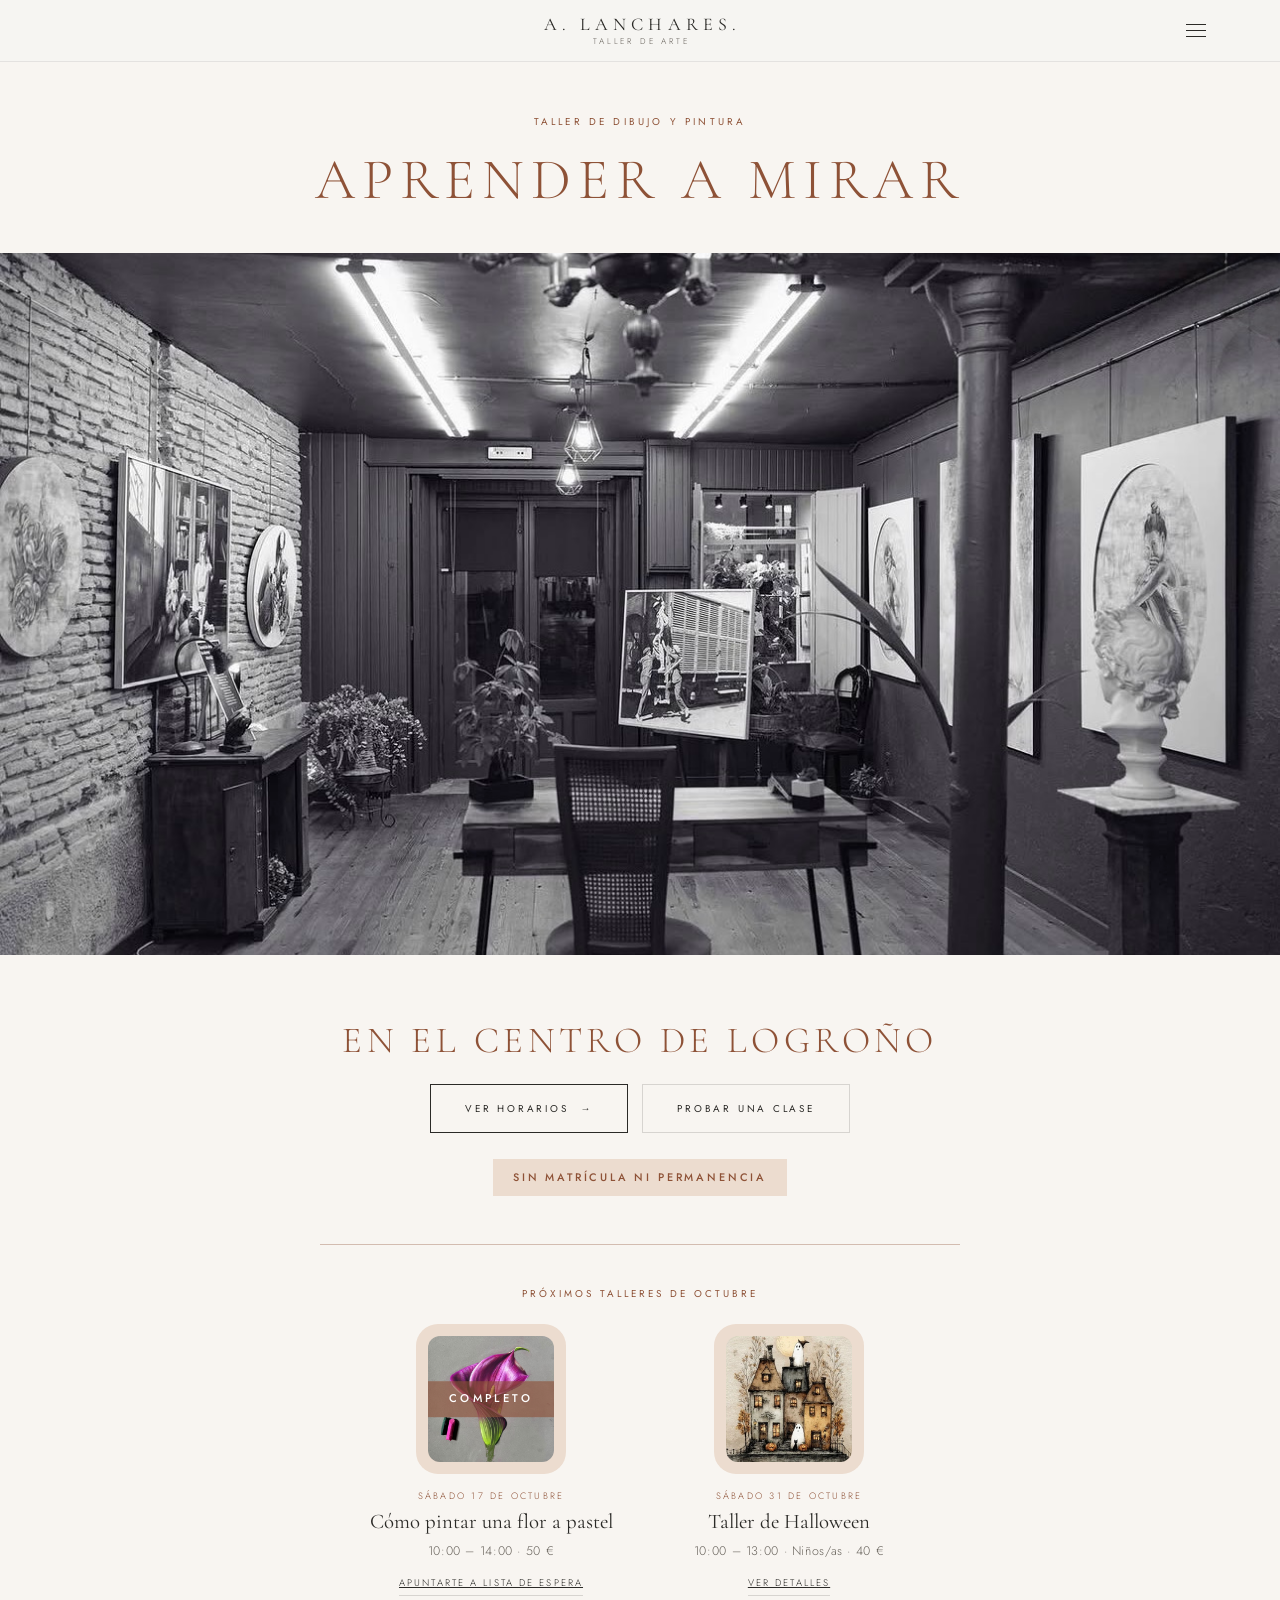
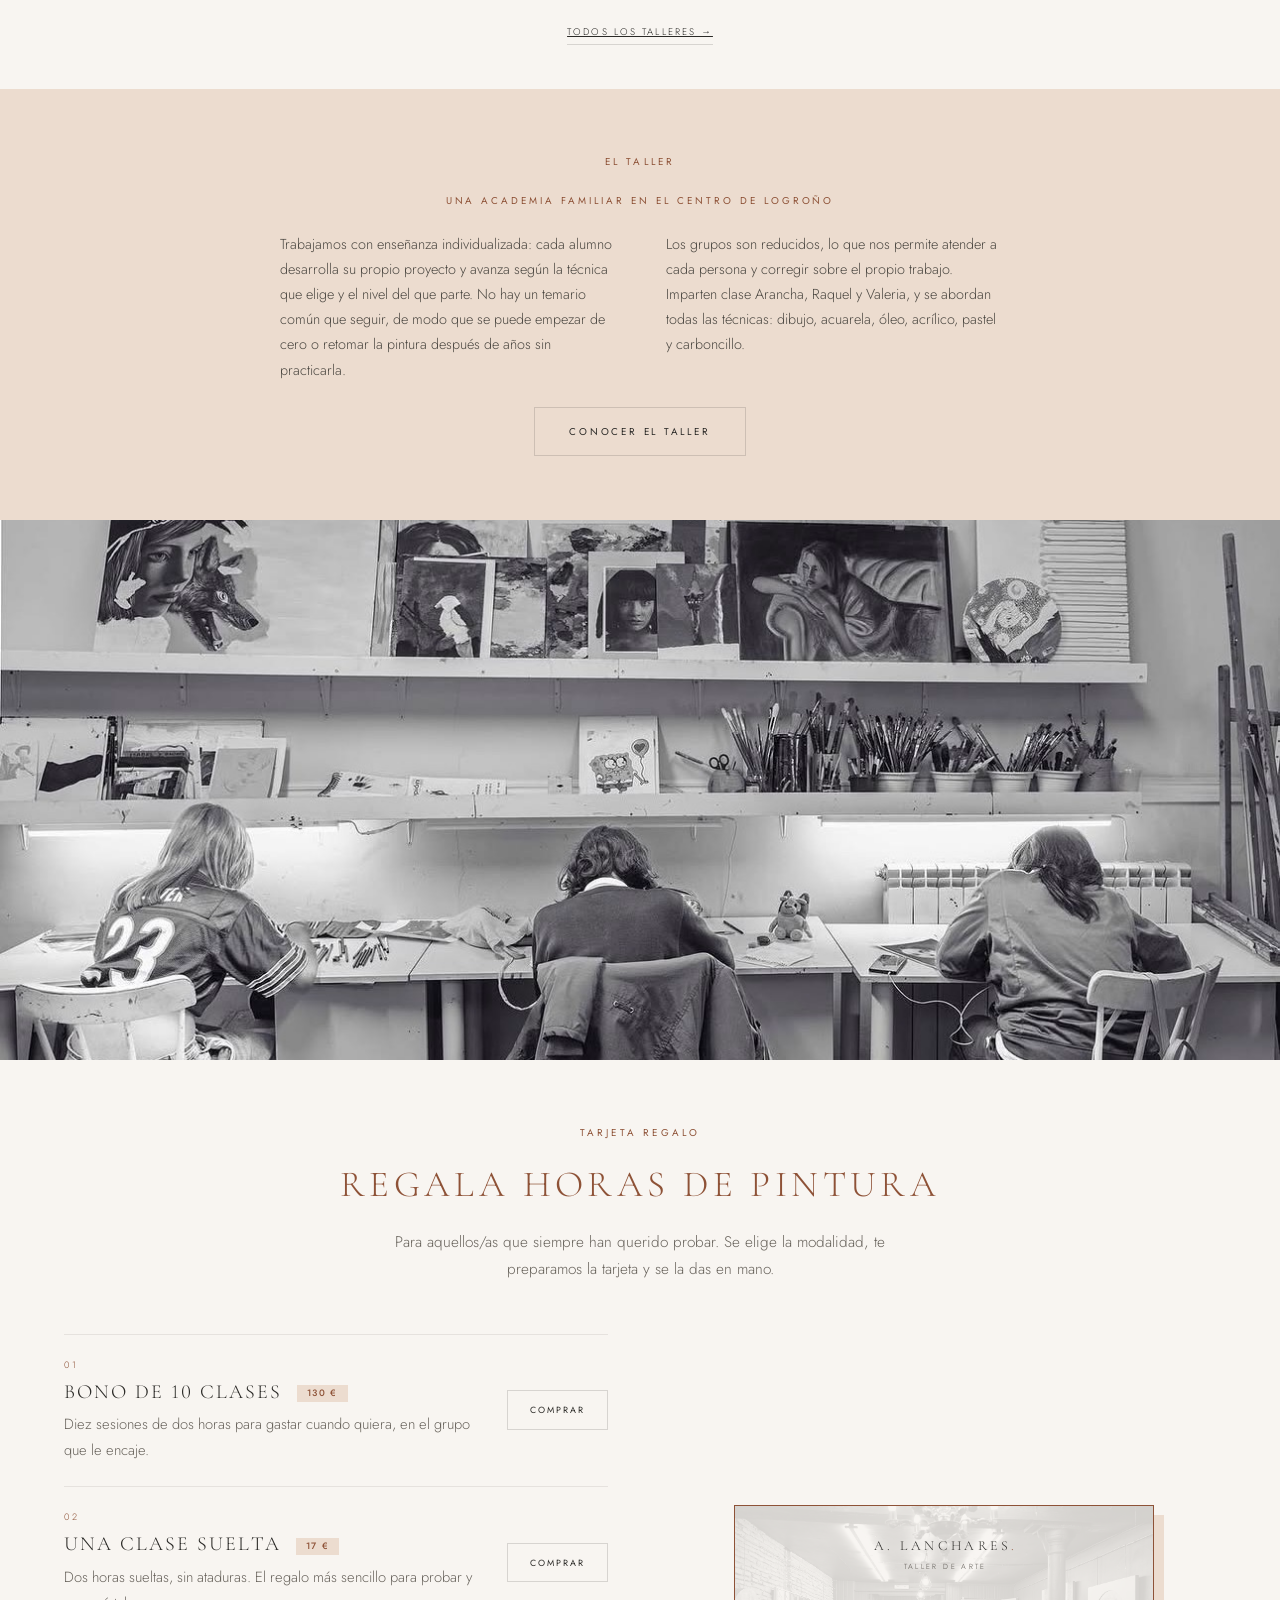
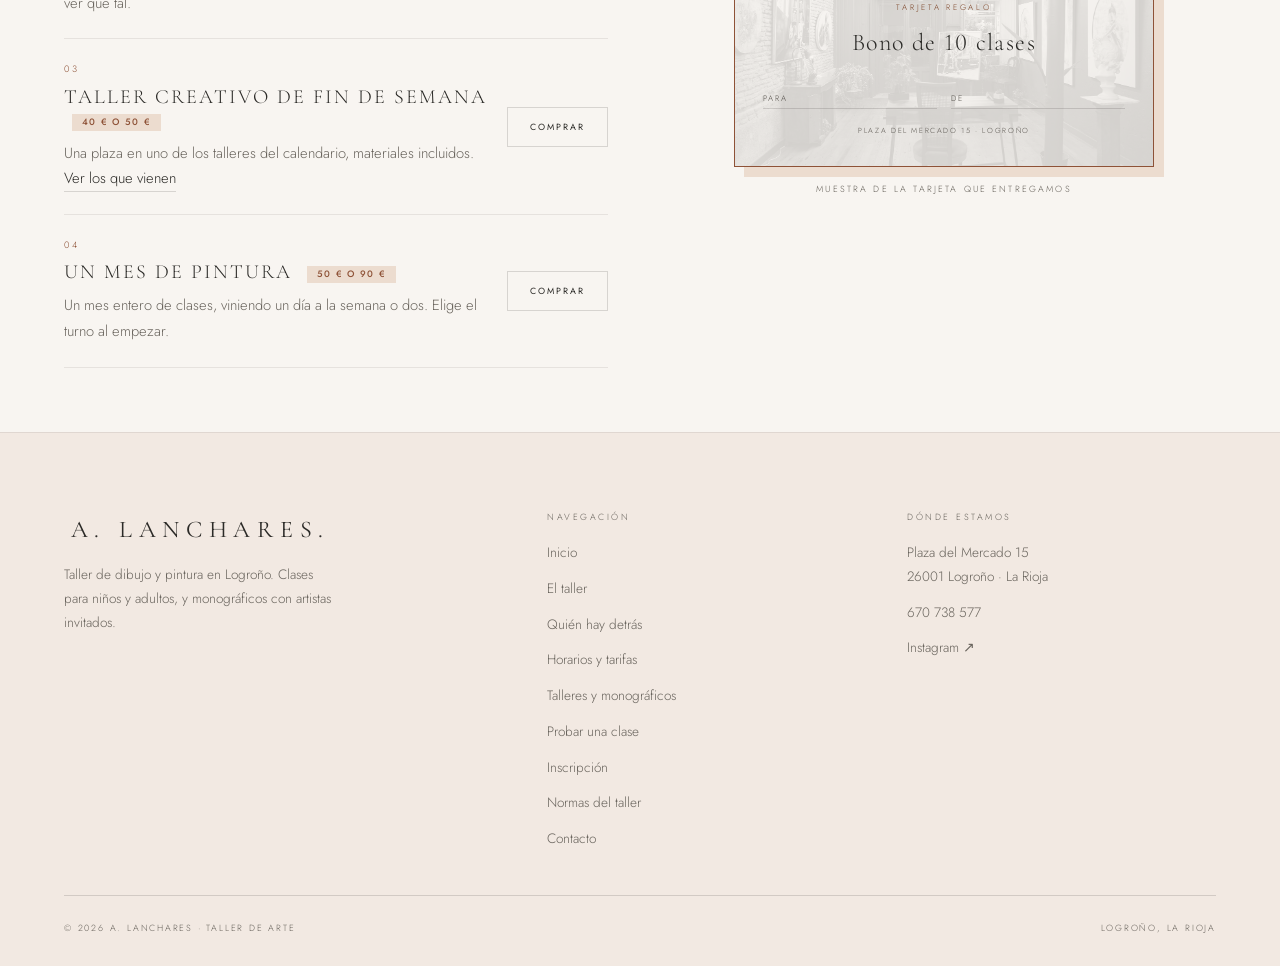
==== index.html @ 9c959d5a "Inscripción: teléfono y email opcionales y títulos de preguntas más legibles Co-Authored-By: Claude " ====
<!doctype html>
<html lang="es">
<head>
<meta charset="utf-8" />
<meta name="viewport" content="width=device-width, initial-scale=1" />
<title>A. Lanchares · Taller de Arte en Logroño | Clases de dibujo y pintura</title>
<meta name="description" content="Taller de dibujo y pintura en el centro de Logroño. Clases para niños y adultos en grupos reducidos, y monográficos con artistas invitados." />
<link rel="canonical" href="https://tallerlanchares.es/index.html" />
<meta name="theme-color" content="#f8f5f1" />

<meta property="og:type" content="website" />
<meta property="og:site_name" content="A. Lanchares · Taller de Arte" />
<meta property="og:locale" content="es_ES" />
<meta property="og:title" content="A. Lanchares · Taller de Arte en Logroño | Clases de dibujo y pintura" />
<meta property="og:description" content="Taller de dibujo y pintura en el centro de Logroño. Clases para niños y adultos en grupos reducidos, y monográficos con artistas invitados." />
<meta property="og:url" content="https://tallerlanchares.es/index.html" />
<meta property="og:image" content="https://tallerlanchares.es/assets/images/port.jpg" />
<meta name="twitter:card" content="summary_large_image" />

<link rel="icon" href="assets/favicon.svg" type="image/svg+xml" />
<link rel="apple-touch-icon" href="assets/favicon.svg" />

<link rel="preconnect" href="https://fonts.googleapis.com" />
<link rel="preconnect" href="https://fonts.gstatic.com" crossorigin />
<link rel="stylesheet" href="https://fonts.googleapis.com/css2?family=Cormorant+Garamond:ital,wght@0,300;0,400;0,500;1,300;1,400&family=Jost:wght@300;400;500&display=swap" />
<link rel="stylesheet" href="assets/styles.css?v=70" />
<script src="assets/site.js?v=70" defer></script>
</head>
<body>

<a class="skip-link" href="#main">Saltar al contenido</a>

<header class="site-header">
  <a class="brand" href="index.html">
    <span class="brand__mark">A.&nbsp;Lanchares<em>.</em></span>
    <span class="brand__sub">Taller de arte</span>
  </a>

  <button class="nav-toggle" type="button" data-nav-toggle aria-expanded="false" aria-controls="menu-principal">
    <span></span><span></span><span></span>
    <span class="sr-only">Abrir menú</span>
  </button>
</header>


<div class="drawer" id="menu-principal" data-drawer>
  <nav class="drawer__list" aria-label="Principal">
    <a class="drawer__link" href="el-taller.html">El taller</a>
    <a class="drawer__link" href="quien-hay-detras.html">Quién hay detrás</a>
    <a class="drawer__link" href="clases.html">Horarios y tarifas</a>
    <a class="drawer__link" href="talleres.html">Talleres y monográficos</a>
    <a class="drawer__link" href="normas.html">Normas del taller</a>
    <a class="drawer__link" href="contacto.html">Contacto</a>
  </nav>
  <div class="drawer__foot">
    <a href="tel:+34670738577">670 738 577</a>
    <a href="https://www.instagram.com/taller_lanchares/" target="_blank" rel="noreferrer">@taller_lanchares ↗</a>
    <span data-pendiente>Plaza del Mercado 15 · 26001 Logroño</span>
  </div>
</div>

<main id="main">

<section class="hero">
  <div class="wrap hero__head">
    <p class="eyebrow">Taller de dibujo y pintura</p>
    <h1 class="display h1 hero__title">Aprender a mirar</h1>
  </div>

  <figure class="hero__figure">
    <img src="assets/images/port.jpg"
         alt="Sala principal del taller: pared de ladrillo, obra colgada y un caballete junto a la mesa de trabajo"
         width="1290" height="847" fetchpriority="high" />
  </figure>

  <div class="wrap hero__foot">
    <p class="display h2">En el centro de Logro&#241;o</p>
    <div class="btn-row">
      <a class="btn" href="clases.html">Ver horarios <span class="btn__arrow">&#8594;</span></a>
      <a class="btn btn--ghost" href="probar-clase.html">Probar una clase</a>
    </div>
    <p class="hero__nota">Sin matr&#237;cula ni permanencia</p>

    <div class="proximos">
      <p class="eyebrow eyebrow--tight">Pr&#243;ximos talleres de octubre</p>
      <div class="proximos__lista">
        <article class="taller">
          <a class="taller__enlace" href="taller-flor-pastel.html" aria-label="Ver m&#225;s sobre C&#243;mo pintar una flor a pastel">
            <span class="taller__marco">
              <img src="assets/images/taller-flor-pastel.jpg" alt="Dibujo al pastel de una cala morada con dos barras de pastel" width="420" height="420" loading="lazy" />
              <span class="taller__sello">Completo</span>
            </span>
          </a>
          <p class="taller__fecha">S&#225;bado 17 de octubre</p>
          <h3 class="taller__titulo"><a href="taller-flor-pastel.html">C&#243;mo pintar una flor a pastel</a></h3>
          <p class="taller__meta">10:00 &#8211; 14:00 &#183; 50&nbsp;&#8364;</p>
          <a class="taller__mas" href="https://wa.me/34660671394?text=%C2%A1Hola%21%20El%20taller%20de%20c%C3%B3mo%20pintar%20una%20flor%20a%20pastel%20del%20s%C3%A1bado%2017%20de%20octubre%20est%C3%A1%20completo.%20Quiero%20apuntarme%20a%20la%20lista%20de%20espera." target="_blank" rel="noreferrer">Apuntarte a lista de espera</a>
        </article>

        <article class="taller">
          <a class="taller__enlace" href="taller-halloween.html" aria-label="Ver m&#225;s sobre Taller de Halloween">
            <span class="taller__marco">
              <img src="assets/images/taller-halloween.jpg" alt="Acuarela y tinta de tres casas con fantasmas y calabazas en una noche de Halloween" width="420" height="420" loading="lazy" />
            </span>
          </a>
          <p class="taller__fecha">S&#225;bado 31 de octubre</p>
          <h3 class="taller__titulo"><a href="taller-halloween.html">Taller de Halloween</a></h3>
          <p class="taller__meta">10:00 &#8211; 13:00 &#183; Ni&#241;os/as &#183; 40&nbsp;&#8364;</p>
          <a class="taller__mas" href="taller-halloween.html">Ver detalles</a>
        </article>
      </div>
      <a class="taller__mas" href="talleres.html">Todos los talleres &#8594;</a>
    </div>
  </div>
</section>

<section class="wrap section section--tight section--terracota">
  <div class="centered">
    <p class="eyebrow">El taller</p>
    <p class="eyebrow eyebrow--tight">Una academia familiar en el centro de Logro&#241;o</p>

    <div class="dos-columnas">
      <p>
        Trabajamos con ense&#241;anza individualizada: cada alumno desarrolla su propio proyecto
        y avanza seg&#250;n la t&#233;cnica que elige y el nivel del que parte. No hay un temario
        com&#250;n que seguir, de modo que se puede empezar de cero o retomar la pintura despu&#233;s
        de a&#241;os sin practicarla.
      </p>
      <p>
        Los grupos son reducidos, lo que nos permite atender a cada persona y corregir sobre
        el propio trabajo. Imparten clase Arancha, Raquel y Valeria, y se abordan todas las
        t&#233;cnicas: dibujo, acuarela, &#243;leo, acr&#237;lico, pastel y carboncillo.
      </p>
    </div>

    <a class="btn btn--ghost" href="el-taller.html">Conocer el taller</a>
  </div>
</section>

<div class="band" data-reveal>
  <img src="assets/images/IMG_5136.jpg"
       alt="Tres alumnas dibujando de espaldas en la mesa larga del taller, con pinceles y trabajos en las baldas"
       width="1290" height="837" loading="lazy" />
</div>

<section class="wrap section section--tight" id="tarjeta-regalo">
  <div class="centered" style="margin-bottom:clamp(32px,4vw,52px)">
    <p class="eyebrow">Tarjeta regalo</p>
    <h2 class="display h2">Regala horas de pintura</h2>
    <p class="lead">
      Para aquellos/as que siempre han querido probar. Se elige la modalidad, te
      preparamos la tarjeta y se la das en mano.
    </p>
  </div>

  <div class="regalo">
    <ul class="regalo__opciones" data-reveal>
      <li class="regalo__opcion">
        <div class="regalo__texto">
          <span class="regalo__num">01</span>
          <h3 class="display h3">Bono de 10 clases <span class="regalo__precio">130 €</span></h3>
          <p>Diez sesiones de dos horas para gastar cuando quiera, en el grupo que le encaje.</p>
        </div>
        <a class="btn btn--ghost regalo__btn" href="https://wa.me/34660671394?text=%C2%A1Hola%21%20Quiero%20comprar%20un%20bono%20de%2010%20clases." target="_blank" rel="noreferrer">Comprar</a>
      </li>
      <li class="regalo__opcion">
        <div class="regalo__texto">
          <span class="regalo__num">02</span>
          <h3 class="display h3">Una clase suelta <span class="regalo__precio">17 €</span></h3>
          <p>Dos horas sueltas, sin ataduras. El regalo m&#225;s sencillo para probar y ver qu&#233; tal.</p>
        </div>
        <a class="btn btn--ghost regalo__btn" href="https://wa.me/34660671394?text=%C2%A1Hola%21%20Quiero%20comprar%20una%20tarjeta%20regalo%20de%20una%20clase%20suelta." target="_blank" rel="noreferrer">Comprar</a>
      </li>
      <li class="regalo__opcion">
        <div class="regalo__texto">
          <span class="regalo__num">03</span>
          <h3 class="display h3">Taller creativo de fin de semana <span class="regalo__precio">40 € o 50 €</span></h3>
          <p>Una plaza en uno de los talleres del calendario, materiales incluidos.
          <a class="text-link" href="talleres.html">Ver los que vienen</a></p>
        </div>
        <a class="btn btn--ghost regalo__btn" href="https://wa.me/34660671394?text=%C2%A1Hola%21%20Quiero%20comprar%20una%20tarjeta%20regalo%20de%20un%20taller%20de%20fin%20de%20semana." target="_blank" rel="noreferrer">Comprar</a>
      </li>
      <li class="regalo__opcion">
        <div class="regalo__texto">
          <span class="regalo__num">04</span>
          <h3 class="display h3">Un mes de pintura <span class="regalo__precio">50 &#8364; o 90 &#8364;</span></h3>
          <p>Un mes entero de clases, viniendo un d&#237;a a la semana o dos. Elige el turno al empezar.</p>
        </div>
        <a class="btn btn--ghost regalo__btn" href="https://wa.me/34660671394?text=%C2%A1Hola%21%20Quiero%20comprar%20una%20tarjeta%20regalo%20de%20un%20mes%20de%20pintura." target="_blank" rel="noreferrer">Comprar</a>
      </li>
    </ul>

    <figure class="tarjeta" data-reveal>
      <div class="tarjeta__marco">
      <div class="tarjeta__cara">
        <img class="tarjeta__fondo" src="assets/images/port.jpg" alt=""
             width="1290" height="847" loading="lazy" aria-hidden="true" />
        <div class="tarjeta__marca">
          <span class="tarjeta__nombre">A.&nbsp;Lanchares<em>.</em></span>
          <span class="tarjeta__sub">Taller de arte</span>
        </div>

        <div class="tarjeta__cuerpo">
          <p class="tarjeta__etiqueta">Tarjeta regalo</p>
          <p class="tarjeta__concepto">Bono de 10 clases</p>
        </div>

        <div class="tarjeta__lineas">
          <span class="tarjeta__linea">Para</span>
          <span class="tarjeta__linea">De</span>
        </div>

        <p class="tarjeta__pie" data-pendiente>Plaza del Mercado 15 &#183; Logro&#241;o</p>
      </div>
      </div>
      <figcaption>Muestra de la tarjeta que entregamos</figcaption>
    </figure>
  </div>

</section>


<script type="application/ld+json">
{
  "@context": "https://schema.org",
  "@type": "ArtSchool",
  "@id": "https://tallerlanchares.es/#taller",
  "name": "A. Lanchares \u00b7 Taller de Arte",
  "description": "Taller de dibujo y pintura en Logro\u00f1o. Clases para ni\u00f1os y adultos y monogr\u00e1ficos con artistas invitados.",
  "url": "https://tallerlanchares.es/",
  "telephone": "+34670738577",
  "sameAs": ["https://www.instagram.com/taller_lanchares/"],
  "address": {
    "@type": "PostalAddress",
    "streetAddress": "Plaza del Mercado 15",
    "postalCode": "26001",
    "addressLocality": "Logro\u00f1o",
    "addressRegion": "La Rioja",
    "addressCountry": "ES"
  },
  "areaServed": "Logro\u00f1o"
}
</script>

</main>

<footer class="site-footer">
  <div class="footer__top">
    <div class="footer__col">
      <span class="brand__mark" style="font-size:1.5rem">A.&nbsp;Lanchares<em style="font-style:normal">.</em></span>
      <p style="color:var(--ink-soft);max-width:34ch">
        Taller de dibujo y pintura en Logroño. Clases para niños y adultos,
        y monográficos con artistas invitados.
      </p>
    </div>

    <div class="footer__col">
      <span class="footer__title">Navegación</span>
      <a href="index.html">Inicio</a>
      <a href="el-taller.html">El taller</a>
      <a href="quien-hay-detras.html">Quién hay detrás</a>
      <a href="clases.html">Horarios y tarifas</a>
      <a href="talleres.html">Talleres y monográficos</a>
      <a href="probar-clase.html">Probar una clase</a>
      <a href="inscripcion.html">Inscripción</a>
      <a href="normas.html">Normas del taller</a>
      <a href="contacto.html">Contacto</a>
    </div>

    <div class="footer__col">
      <span class="footer__title">Dónde estamos</span>
      <span style="color:var(--ink-soft)" data-pendiente>Plaza del Mercado 15<br />26001 Logroño · La Rioja</span>
      <a href="tel:+34670738577">670 738 577</a>
      <a href="https://www.instagram.com/taller_lanchares/" target="_blank" rel="noreferrer">Instagram ↗</a>
    </div>
  </div>

  <div class="footer__bottom">
    <span>© <span data-year>2026</span> A. Lanchares · Taller de Arte</span>
    <span>Logroño, La Rioja</span>
  </div>
</footer>

</body>
</html>
---- assets/styles.css ----
/* =========================================================
   A. Lanchares · Taller de Arte
   Estilo editorial minimalista: mucho blanco, serif de alto
   contraste en versales espaciadas y microtextos en mayúscula.
   Todo lo editable vive en :root.
   ========================================================= */

:root {
  /* Color — papel cálido con un terracota muy pálido de acento */
  --paper:      #f8f5f1;  /* fondo general */
  --paper-2:    #f2e9e2;  /* bandas y paneles, terracota lavado */
  --paper-3:    #e8dbd1;  /* bordes suaves */
  --ink:        #2b2a27;  /* texto principal */
  --ink-soft:   #69645d;  /* texto secundario; oscurecido para que llegue a 4.5:1 sobre --paper-2 */
  --terracota:  #8e5237;  /* acento en microtextos: oscuro para que se lea */
  --terracota-claro: #c08b6e; /* acento sobre fondos oscuros */
  --terracota-velo:  rgba(142, 82, 55, 0.07); /* relleno apenas perceptible */
  --terracota-banda: #ecdccf;  /* franjas grandes de fondo */
  --line:       rgba(43, 42, 39, 0.16);
  --line-soft:  rgba(43, 42, 39, 0.09);

  /* Tipografía */
  --display: "Cormorant Garamond", "Iowan Old Style", Georgia, serif;
  --body:    "Jost", "Avenir Next", Avenir, "Helvetica Neue", Arial, sans-serif;

  /* Medidas */
  --header-h: 62px;
  --pad:      clamp(20px, 5vw, 72px);
  --radius:   0px;                        /* nada redondeado: todo a escuadra */
}

*, *::before, *::after { box-sizing: border-box; }

html {
  /* Cormorant trae por defecto cifras de estilo antiguo, de altura
     desigual: "10" salía con el uno bajo y el cero alto. Con lining-nums
     todas van a la altura de las mayúsculas. */
  font-variant-numeric: lining-nums;
  font-feature-settings: "lnum" 1;
  scroll-behavior: smooth;
  scroll-padding-top: calc(var(--header-h) + 16px);
}

body {
  margin: 0;
  background: var(--paper);
  color: var(--ink);
  font-family: var(--body);
  font-size: 16px;
  font-weight: 300;
  line-height: 1.75;
  -webkit-font-smoothing: antialiased;
  text-rendering: optimizeLegibility;
}

body.is-locked { overflow: hidden; }

/* height:auto es imprescindible: si no, el atributo height="..." del HTML
   gana a aspect-ratio y las fotos salen con su altura original. */
img, svg { display: block; max-width: 100%; height: auto; }
button, input, textarea, select { font: inherit; color: inherit; }
button, a { -webkit-tap-highlight-color: transparent; }
a { color: inherit; }
h1, h2, h3, h4, p, figure, ul, ol { margin: 0; }
ul, ol { padding: 0; list-style: none; }

::selection { background: var(--ink); color: var(--paper); }

:focus-visible { outline: 1px solid var(--ink); outline-offset: 4px; }

.sr-only {
  position: absolute;
  width: 1px; height: 1px;
  padding: 0; margin: -1px;
  overflow: hidden;
  clip: rect(0 0 0 0);
  white-space: nowrap;
  border: 0;
}

.skip-link {
  position: fixed;
  z-index: 300;
  top: 10px; left: 10px;
  padding: 10px 18px;
  background: var(--ink);
  color: var(--paper);
  text-decoration: none;
  transform: translateY(-200%);
  transition: transform 160ms ease;
}
.skip-link:focus { transform: translateY(0); }

/* ---------------------------------------------------------
   Tipografía
   --------------------------------------------------------- */

.display {
  font-family: var(--display);
  font-weight: 300;
  text-transform: uppercase;
  letter-spacing: 0.12em;
  line-height: 1.18;
}

.h1, .h2 { color: var(--terracota); }
.h1 { font-size: clamp(1.9rem, 4.4vw, 3.4rem); }
.h2 { font-size: clamp(1.45rem, 2.9vw, 2.3rem); }
.h3 { font-size: clamp(1.05rem, 1.6vw, 1.25rem); letter-spacing: 0.1em; }

/* Microtexto: la pieza que da el carácter editorial */
.eyebrow {
  font-family: var(--body);
  font-size: 0.62rem;
  font-weight: 400;
  letter-spacing: 0.32em;
  text-transform: uppercase;
  color: var(--terracota);
}
.eyebrow--tight { letter-spacing: 0.3em; }

.lead {
  font-size: clamp(0.95rem, 1.2vw, 1.05rem);
  color: var(--ink-soft);
  max-width: 56ch;
}

.prose { max-width: 62ch; color: var(--ink-soft); font-size: 0.95rem; }
.prose p + p { margin-top: 1.2em; }
.prose strong { color: var(--ink); font-weight: 500; }

.text-link {
  color: var(--ink);
  text-decoration: none;
  border-bottom: 1px solid var(--line);
  padding-bottom: 2px;
  transition: border-color 200ms ease;
}
.text-link:hover { border-color: var(--terracota); color: var(--terracota); }

/* ---------------------------------------------------------
   Botones: rectángulo perfilado, sin relleno ni esquinas
   --------------------------------------------------------- */

.btn {
  display: inline-flex;
  align-items: center;
  justify-content: center;
  gap: 12px;
  padding: 15px 34px;
  border: 1px solid var(--ink);
  background: transparent;
  color: var(--ink);
  font-size: 0.62rem;
  font-weight: 400;
  letter-spacing: 0.28em;
  text-transform: uppercase;
  text-decoration: none;
  cursor: pointer;
  transition: background 240ms ease, color 240ms ease;
}
.btn:hover { background: var(--ink); color: var(--paper); }

.btn--ghost { border-color: var(--line); }
.btn--ghost:hover { background: transparent; color: var(--terracota); border-color: var(--terracota); }

.btn__arrow { transition: transform 240ms ease; }
.btn:hover .btn__arrow { transform: translateX(4px); }

.btn-row { display: flex; flex-wrap: wrap; gap: 14px; }

/* ---------------------------------------------------------
   Cabecera: marca centrada, barra fina
   --------------------------------------------------------- */

.site-header {
  position: sticky;
  z-index: 100;
  top: 0;
  height: var(--header-h);
  display: grid;
  grid-template-columns: 1fr auto 1fr;
  align-items: center;
  padding: 0 var(--pad);
  background: rgba(246, 245, 242, 0.94);
  backdrop-filter: blur(10px);
  border-bottom: 1px solid var(--line-soft);
}

.brand {
  grid-column: 2;
  display: flex;
  flex-direction: column;
  align-items: center;
  gap: 3px;
  text-decoration: none;
  line-height: 1;
}
.brand__mark {
  font-family: var(--display);
  font-weight: 400;
  font-size: 1.12rem;
  letter-spacing: 0.28em;
  text-transform: uppercase;
  text-indent: 0.28em;
}
.brand__mark em { font-style: normal; }
.brand__sub {
  font-size: 0.52rem;
  letter-spacing: 0.34em;
  text-transform: uppercase;
  color: var(--ink-soft);
  text-indent: 0.34em;
}

.nav-toggle {
  grid-column: 3;
  justify-self: end;
  display: flex;
  width: 40px; height: 40px;
  align-items: center;
  justify-content: center;
  gap: 5px;
  flex-direction: column;
  background: none;
  border: 0;
  cursor: pointer;
}
.nav-toggle span {
  display: block;
  width: 20px; height: 1px;
  background: var(--ink);
  transition: transform 220ms ease, opacity 160ms ease;
}
.nav-toggle[aria-expanded="true"] span:nth-child(1) { transform: translateY(6px) rotate(45deg); }
.nav-toggle[aria-expanded="true"] span:nth-child(2) { opacity: 0; }
.nav-toggle[aria-expanded="true"] span:nth-child(3) { transform: translateY(-6px) rotate(-45deg); }


/* ---------------------------------------------------------
   Menú desplegable (móvil y tableta)
   --------------------------------------------------------- */

.drawer {
  position: fixed;
  z-index: 99;
  inset: var(--header-h) 0 0 0;
  display: none;
  flex-direction: column;
  justify-content: center;
  padding: clamp(28px, 8vw, 56px) var(--pad);
  background: var(--paper);
  overflow-y: auto;
}
.drawer.is-open { display: flex; }
.drawer__list { display: grid; gap: 0; text-align: center; }
.drawer__link {
  display: block;
  padding: 16px 0;
  font-family: var(--display);
  font-size: clamp(1.2rem, 5vw, 1.7rem);
  font-weight: 300;
  letter-spacing: 0.18em;
  text-transform: uppercase;
  text-decoration: none;
  border-bottom: 1px solid var(--line-soft);
}
.drawer__link[aria-current="page"] { color: var(--ink-soft); }
.drawer__foot {
  margin-top: 40px;
  display: grid;
  gap: 10px;
  text-align: center;
  font-size: 0.72rem;
  letter-spacing: 0.12em;
  color: var(--ink-soft);
}
.drawer__foot a { text-decoration: none; }

/* ---------------------------------------------------------
   Estructura
   --------------------------------------------------------- */

.wrap { padding-inline: var(--pad); }

.section { padding-block: clamp(60px, 8vw, 120px); }
.section--tight { padding-block: clamp(44px, 5vw, 72px); }
/* Justo debajo de un titular de página, sin el aire de una sección normal. */
.section--bajo-titular { padding-top: clamp(4px, 1.5vw, 20px); padding-bottom: clamp(36px, 5vw, 64px); }
.section--deep { background: var(--paper-2); }
/* Franja grande de color. El fondo cubre todo el ancho aunque la
   sección lleve .wrap, porque el relleno entra en la caja del fondo. */
.section--terracota { background: var(--terracota-banda); }

/* Sobre la franja de color, el texto secundario gris se queda en 4:1 de
   contraste, por debajo del mínimo legible. Ahí va un tono más oscuro. */
.section--terracota .prose,
.section--terracota .lead,
.section--terracota .dos-columnas { color: #4c4842; }

.section__head {
  display: grid;
  gap: 18px;
  max-width: 880px;
  margin-bottom: clamp(34px, 4.5vw, 56px);
}

/* Variante centrada, la que marca el tono de la portada */
.centered {
  display: grid;
  gap: 22px;
  justify-items: center;
  text-align: center;
  max-width: 940px;
  margin-inline: auto;
}
.centered .lead { margin-inline: auto; }

.rule { height: 1px; background: var(--line-soft); border: 0; margin: 0; }

[data-reveal] {
  opacity: 0;
  transform: translateY(14px);
  transition: opacity 900ms cubic-bezier(.2,.7,.3,1), transform 900ms cubic-bezier(.2,.7,.3,1);
}
[data-reveal].is-visible { opacity: 1; transform: none; }

@media (prefers-reduced-motion: reduce) {
  html { scroll-behavior: auto; }
  [data-reveal] { opacity: 1; transform: none; transition: none; }
  .marquee__track { animation: none !important; }
}

/* ---------------------------------------------------------
   Portada
   --------------------------------------------------------- */

.hero { display: grid; gap: 0; }

.hero__head {
  display: grid;
  justify-items: center;
  text-align: center;
  gap: 16px;
  padding-block: clamp(28px, 4vw, 52px) clamp(22px, 3vw, 38px);
}

/* En una sola línea siempre: el tamaño se ajusta al ancho de la pantalla
   para que no parta nunca, ni en un móvil estrecho. */
.hero__title {
  white-space: nowrap;
  font-size: clamp(1.15rem, 7.4vw, 3.6rem);
}
.hero__title em { font-style: normal; color: inherit; }

/* A sangre y casi toda la altura de la pantalla: la foto manda. */
.hero__figure { margin: 0; width: 100%; }
.hero__figure img {
  width: 100%;
  height: min(78vh, 900px);
  object-fit: cover;
  object-position: center;
}

.hero__foot {
  display: grid;
  justify-items: center;
  text-align: center;
  gap: 22px;
  /* Menos aire por abajo: debajo va la línea divisoria y no
     hace falta separar tanto de la sección siguiente. */
  padding-block: clamp(34px, 5vw, 64px) clamp(26px, 3.5vw, 44px);
}


/* Franja de imagen a sangre */
.band { width: 100%; }
.band img {
  width: 100%;
  height: clamp(280px, 44vw, 540px);
  object-fit: cover;
}


/* Dos imágenes a sangre, una al lado de otra */
.duo { display: grid; grid-template-columns: 1fr 1fr; }
.duo img {
  width: 100%;
  height: clamp(220px, 30vw, 400px);
  object-fit: cover;
}

/* Texto de portada a dos columnas, como en el modelo */
.dos-columnas {
  columns: 2;
  column-gap: clamp(28px, 4vw, 56px);
  max-width: 720px;
  margin-inline: auto;
  text-align: left;
  font-size: 0.9rem;
  color: var(--ink-soft);
}
.dos-columnas p { margin-bottom: 1em; break-inside: avoid; }

/* Banda de disciplinas */
.marquee {
  overflow: hidden;
  border-block: 1px solid var(--line-soft);
  padding-block: 14px;
}
.marquee__track { display: flex; width: max-content; animation: marquee 46s linear infinite; }
.marquee:hover .marquee__track { animation-play-state: paused; }
.marquee__group { display: flex; align-items: center; gap: 34px; padding-right: 34px; }
.marquee__item {
  font-size: 0.6rem;
  letter-spacing: 0.32em;
  text-transform: uppercase;
  color: var(--ink-soft);
  white-space: nowrap;
}
.marquee__dot { color: var(--line); font-size: 0.5rem; }

@keyframes marquee {
  from { transform: translateX(0); }
  to   { transform: translateX(-50%); }
}

/* ---------------------------------------------------------
   Rejillas, tarjetas y figuras
   --------------------------------------------------------- */

.grid { display: grid; gap: clamp(22px, 3vw, 40px); }
.grid--3 { grid-template-columns: repeat(3, 1fr); }
.grid--2 { grid-template-columns: repeat(2, 1fr); }

.split {
  display: grid;
  gap: clamp(32px, 5vw, 72px);
  grid-template-columns: 1fr 1fr;
  align-items: center;
}
.split--text-right { grid-template-columns: 0.9fr 1.1fr; }
.split--solo { grid-template-columns: minmax(0, 1fr); }

.card {
  display: flex;
  flex-direction: column;
  gap: 14px;
  padding-top: 22px;
  border-top: 1px solid var(--line);
  background: transparent;
}
.card__num {
  font-size: 0.58rem;
  letter-spacing: 0.3em;
  color: var(--terracota);
}
.card__body { color: var(--ink-soft); font-size: 0.9rem; }
.card__meta {
  margin-top: auto;
  padding-top: 16px;
  display: grid;
  gap: 8px;
  font-size: 0.74rem;
  letter-spacing: 0.06em;
}
.card__meta div {
  display: flex;
  justify-content: space-between;
  gap: 16px;
  padding-bottom: 7px;
  border-bottom: 1px solid var(--line-soft);
}
.card__meta dt { color: var(--ink-soft); text-transform: uppercase; font-size: 0.58rem; letter-spacing: 0.2em; }
.card__meta dd { margin: 0; text-align: right; }

.figure { margin: 0; display: grid; gap: 12px; }
.figure img { width: 100%; aspect-ratio: 4 / 5; object-fit: cover; }
.figure--natural img { aspect-ratio: auto; height: auto; }
.split--text-left { grid-template-columns: 1.1fr 0.9fr; }
.perfil.split--text-right { grid-template-columns: minmax(0, 260px) 1fr; }
.perfil.split--text-left { grid-template-columns: 1fr minmax(0, 260px); }
.perfil { gap: clamp(20px, 3vw, 36px); align-items: start; }
.perfil .figure { width: 100%; }
.perfiles__titulo { text-align: center; padding-left: 0.12em; }
.perfil .eyebrow {
  justify-self: start;
  padding: 7px 14px;
  background: var(--terracota-banda);
}
.perfil .h2 { font-size: clamp(1.1rem, 2vw, 1.5rem); }
.perfiles { display: grid; gap: clamp(36px, 5vw, 56px); max-width: 880px; margin-inline: auto; }
.figure--wide img { aspect-ratio: 16 / 11; }
.figure figcaption {
  font-size: 0.58rem;
  letter-spacing: 0.24em;
  text-transform: uppercase;
  color: var(--ink-soft);
}

/* ---------------------------------------------------------
   Talleres en tarjetas con foto
   --------------------------------------------------------- */

.talleres {
  display: grid;
  grid-template-columns: repeat(2, minmax(0, 1fr));
  gap: clamp(28px, 4vw, 40px) clamp(10px, 1.5vw, 18px);
  max-width: 640px;
  margin-inline: auto;
}
.taller { display: grid; gap: 6px; text-align: center; justify-items: center; align-content: start; }
.taller__enlace { display: flex; justify-content: center; width: 100%; margin-bottom: 8px; }
.taller__marco {
  display: block;
  width: min(230px, 100%);
  padding: 12px;
  border-radius: 22px;
  background: var(--terracota-banda);
  transition: transform 200ms ease;
}
.taller__enlace:hover .taller__marco,
.taller__enlace:focus-visible .taller__marco { transform: translateY(-3px); }
.taller__marco img {
  display: block;
  width: 100%;
  aspect-ratio: 1 / 1;
  object-fit: cover;
  object-position: center 45%;
  border-radius: 12px;
}
.taller__fecha {
  font-size: 0.58rem;
  letter-spacing: 0.24em;
  text-transform: uppercase;
  color: var(--terracota);
}
.taller__titulo { font-family: var(--display); font-weight: 400; font-size: clamp(1.1rem, 1.8vw, 1.3rem); line-height: 1.2; }
.taller__titulo a { text-decoration: none; }
.taller__titulo a:hover { color: var(--terracota); }
.taller__meta { font-size: 0.78rem; letter-spacing: 0.05em; color: var(--ink-soft); }
.taller__marco { position: relative; }
.taller__sello {
  position: absolute;
  left: 12px; right: 12px; top: 50%;
  transform: translateY(-50%);
  padding: 8px 0;
  text-align: center;
  font-size: 0.7rem;
  font-weight: 500;
  letter-spacing: 0.3em;
  text-transform: uppercase;
  color: #fff;
  background: rgba(142, 82, 55, 0.62);
}
.taller__completo {
  font-size: 0.58rem; letter-spacing: 0.22em; text-transform: uppercase;
  color: var(--terracota); border: 1px solid var(--terracota); padding: 4px 10px;
}
.detalle__completo { color: var(--terracota) !important; }
.taller__mas { margin-top: 6px; font-size: 0.6rem; letter-spacing: 0.22em; text-transform: uppercase; border-bottom: 1px solid var(--line); padding-bottom: 3px; }
.taller__mas:hover { color: var(--terracota); border-color: var(--terracota); }

/* Próximos talleres en la portada */
.proximos {
  display: grid; justify-items: center; gap: 22px; width: 100%;
  margin-top: clamp(14px, 2vw, 26px);
  padding-top: clamp(26px, 3.5vw, 40px);
  border-top: 1px solid rgba(142, 82, 55, 0.35);
  max-width: 640px;
}
.proximos__lista {
  display: grid;
  grid-template-columns: repeat(2, minmax(0, 1fr));
  gap: 16px clamp(12px, 3vw, 36px);
  width: 100%;
  max-width: 560px;
}
.proximos .taller__marco { width: min(150px, 100%); }

/* Página de un taller */
.detalle {
  display: grid;
  grid-template-columns: minmax(0, 0.8fr) minmax(0, 1.2fr);
  gap: clamp(28px, 4.5vw, 64px);
  align-items: center;
  max-width: 1040px;
  margin-inline: auto;
}
.detalle__foto { margin: 0; }
.detalle__foto img { display: block; width: 100%; max-width: 460px; height: auto; border-radius: 6px; }
.detalle__texto { display: grid; gap: 16px; }
.detalle__volver {
  justify-self: start;
  font-size: 0.6rem; letter-spacing: 0.22em; text-transform: uppercase;
  color: var(--ink-soft); border-bottom: 1px solid var(--line); padding-bottom: 3px;
}
.detalle__volver:hover { color: var(--terracota); border-color: var(--terracota); }
.detalle__intro { font-weight: 500; color: var(--ink); }
.detalle__desc { color: var(--ink-soft); font-size: 0.95rem; max-width: 62ch; }
.detalle__datos {
  display: grid;
  grid-template-columns: repeat(auto-fit, minmax(160px, 1fr));
  gap: 18px 28px;
  margin: 6px 0 0;
  padding-top: 18px;
  border-top: 1px solid var(--line-soft);
}
.detalle__datos dt { font-size: 0.6rem; letter-spacing: 0.22em; text-transform: uppercase; color: var(--terracota); margin-bottom: 4px; }
.detalle__datos dd { margin: 0; font-size: 0.92rem; color: var(--ink-soft); }
.detalle__reserva { display: grid; gap: 10px; justify-items: start; padding-top: 18px; border-top: 1px solid var(--line-soft); }
.detalle__reserva p { font-size: 0.9rem; color: var(--ink-soft); }
.detalle__subtitulo { font-family: var(--display); font-weight: 400; font-size: 1.25rem; }

/* ---------------------------------------------------------
   Disposición editorial: líneas finas, celdas y mucho aire
   (página El taller)
   --------------------------------------------------------- */

.ed-franja, .ed-centro, .ed-fila, .ed-galeria { border-top: 1px solid var(--line); }
.ed-fila--ultima { border-bottom: 1px solid var(--line); }

.ed-label {
  font-size: 0.6rem; letter-spacing: 0.26em; text-transform: uppercase;
  color: var(--terracota);
}
.ed-titulo {
  font-family: var(--display); font-weight: 400; text-transform: uppercase;
  font-size: clamp(1.05rem, 1.7vw, 1.3rem); letter-spacing: 0.12em; line-height: 1.3;
  color: var(--ink);
}

.ed-franja { display: grid; justify-items: center; gap: 18px; padding: clamp(28px, 4vw, 44px) var(--pad); text-align: center; }
.ed-lista {
  list-style: none; margin: 0; padding: 0;
  display: flex; flex-wrap: wrap; justify-content: center; gap: 10px clamp(28px, 6vw, 80px);
  font-size: 0.82rem; font-weight: 500; letter-spacing: 0.14em; text-transform: uppercase;
}

.ed-centro { display: grid; justify-items: center; gap: 18px; padding: clamp(60px, 9vw, 120px) var(--pad); text-align: center; }
.ed-centro__texto { max-width: 62ch; font-size: 0.98rem; color: var(--ink-soft); }

.ed-fila { display: grid; grid-template-columns: 1fr 1fr; }
.ed-cel { margin: 0; padding: clamp(24px, 4vw, 56px); min-width: 0; }
.ed-fila > .ed-cel:first-child, .ed-galeria > .ed-cel:not(:last-child) { border-right: 1px solid var(--line); }
.ed-cel--foto img { display: block; width: 100%; max-width: 420px; margin-inline: auto; height: auto; }
.ed-cel--texto { display: grid; align-content: start; gap: 14px; padding-top: clamp(36px, 5vw, 72px); }
.ed-cel--texto p:not(.ed-label) { color: var(--ink-soft); font-size: 0.95rem; max-width: 52ch; }
.ed-cel--texto p:not(.ed-label) + p { margin-top: 2px; }

.ed-galeria { display: grid; grid-template-columns: repeat(3, 1fr); }
.ed-galeria .ed-cel img { display: block; width: 100%; aspect-ratio: 3 / 4; object-fit: cover; }

/* Página de normas */
.normas-pag { max-width: 720px; margin-inline: auto; display: grid; gap: 8px; }
.normas-pag__titulo {
  margin-top: clamp(24px, 3vw, 36px); padding-top: 18px; border-top: 1px solid var(--line-soft);
  font-family: var(--display); font-weight: 400; text-transform: uppercase;
  font-size: clamp(1.05rem, 1.7vw, 1.3rem); letter-spacing: 0.12em; color: var(--terracota);
}
.normas-pag__titulo:first-child { margin-top: 0; padding-top: 0; border-top: 0; }
.normas-pag ol { padding-left: 1.4em; list-style: decimal; display: grid; gap: 10px; color: var(--ink-soft); font-size: 0.97rem; }
.normas-pag strong { color: var(--ink); font-weight: 500; }

/* ---------------------------------------------------------
   Horario
   Una tabla de las seis franjas que existen de verdad, en vez
   de una rejilla por horas: así no hay dos horas y media
   vacías al mediodía ni celdas aplastadas cuando coinciden
   tres clases. En móvil la tabla no cabe y se pasa a lista.
   --------------------------------------------------------- */

.leyenda {
  display: flex;
  flex-wrap: wrap;
  gap: 10px 24px;
  margin-bottom: 20px;
  font-size: 0.58rem;
  letter-spacing: 0.24em;
  text-transform: uppercase;
  color: var(--ink-soft);
}
.leyenda__item { display: flex; align-items: center; gap: 9px; }
.leyenda__color { width: 13px; height: 13px; border-left: 2px solid; }
.leyenda__color--arancha { background: #dfe4da; border-color: #7d8a72; }
.leyenda__color--raquel  { background: #eae4d6; border-color: #a3936e; }
.leyenda__color--valeria { background: #dde1e6; border-color: #75818d; }

.tabla-marco { border: 1px solid var(--line-soft); background: var(--paper); overflow-x: auto; }

.tabla-horario {
  width: 100%;
  border-collapse: collapse;
  min-width: 720px;
}

.tabla-horario th,
.tabla-horario td {
  padding: 10px;
  text-align: left;
  vertical-align: top;
  border-bottom: 1px solid var(--line-soft);
  border-right: 1px solid var(--line-soft);
}
.tabla-horario th:last-child,
.tabla-horario td:last-child { border-right: 0; }
.tabla-horario tbody tr:last-child th,
.tabla-horario tbody tr:last-child td { border-bottom: 0; }

.tabla-horario thead th {
  padding-block: 14px;
  background: var(--paper-2);
  font-size: 0.58rem;
  font-weight: 400;
  letter-spacing: 0.26em;
  text-transform: uppercase;
  color: var(--ink-soft);
  white-space: nowrap;
}

.tabla-horario__hora {
  width: 118px;
  font-family: var(--display);
  font-size: 1.02rem;
  font-weight: 400;
  letter-spacing: 0.04em;
  white-space: nowrap;
  color: var(--ink);
}

/* Las casillas sin clase llevan solo un tono muy suave: basta para
   que el ojo las descarte, sin competir con las clases de al lado. */
.tabla-horario .vacia { background: var(--terracota-velo); }

/* Una clase, en la tabla y en la lista */
.clase {
  display: block;
  padding: 7px 9px;
  border-left: 2px solid;
  font-size: 0.78rem;
  line-height: 1.35;
}
.clase + .clase { margin-top: 6px; }
.clase--arancha { background: #dfe4da; border-color: #7d8a72; color: #394334; }
.clase--raquel  { background: #eae4d6; border-color: #a3936e; color: #4a4130; }
.clase--valeria { background: #dde1e6; border-color: #75818d; color: #353d45; }

.clase__que { display: block; }
.clase__quien {
  display: block;
  margin-top: 2px;
  font-size: 0.56rem;
  letter-spacing: 0.2em;
  text-transform: uppercase;
  opacity: 0.85;
}

/* ---- Lista por días, para el móvil ---- */

.week { display: none; }
.week__day { padding-block: 24px; border-bottom: 1px solid var(--line-soft); }
.week__day:last-child { border-bottom: 0; }
.week__name {
  margin-bottom: 14px;
  font-size: 0.6rem;
  font-weight: 400;
  letter-spacing: 0.3em;
  text-transform: uppercase;
  color: var(--ink-soft);
}
.week__slots { display: grid; gap: 18px; }

.franja { display: grid; gap: 7px; }
.franja__hora {
  font-family: var(--display);
  font-size: 1.24rem;
  letter-spacing: 0.05em;
}

.precio {
  margin-top: 30px;
  font-family: var(--display);
  font-size: clamp(1.05rem, 1.9vw, 1.4rem);
  letter-spacing: 0.12em;
  text-transform: uppercase;
}
.precio strong { font-weight: 400; }

/* ---------------------------------------------------------
   Monográficos
   --------------------------------------------------------- */

.workshop {
  display: grid;
  grid-template-columns: 100px 1fr auto;
  gap: clamp(18px, 3vw, 44px);
  align-items: center;
  padding-block: clamp(24px, 3vw, 36px);
  border-bottom: 1px solid var(--line-soft);
}
.workshop:first-of-type { border-top: 1px solid var(--line-soft); }
.workshop__date { display: grid; gap: 4px; text-align: center; }
.workshop__day { font-family: var(--display); font-size: 2rem; font-weight: 300; line-height: 1; }
.workshop__month { font-size: 0.55rem; letter-spacing: 0.26em; text-transform: uppercase; color: var(--terracota); }
.workshop__body { display: grid; gap: 10px; }
.workshop__tags {
  display: flex;
  flex-wrap: wrap;
  gap: 8px 18px;
  font-size: 0.58rem;
  letter-spacing: 0.2em;
  text-transform: uppercase;
  color: var(--ink-soft);
}

/* ---------------------------------------------------------
   Cita
   --------------------------------------------------------- */

.quote { display: grid; gap: 22px; justify-items: center; text-align: center; max-width: 820px; margin-inline: auto; }
.quote__text {
  font-family: var(--display);
  font-size: clamp(1.2rem, 2.6vw, 1.9rem);
  font-weight: 300;
  font-style: italic;
  letter-spacing: 0.04em;
  line-height: 1.45;
  text-transform: none;
}
.quote__by { font-size: 0.58rem; letter-spacing: 0.3em; text-transform: uppercase; color: var(--ink-soft); }

/* ---------------------------------------------------------
   Llamada final
   --------------------------------------------------------- */

.cta {
  display: grid;
  gap: 24px;
  justify-items: center;
  text-align: center;
  padding: clamp(52px, 7vw, 96px) var(--pad);
  border: 1px solid var(--line);
  background: transparent;
  color: var(--ink);
}
.cta .lead { color: var(--ink-soft); }

/* ---------------------------------------------------------
   Contacto
   --------------------------------------------------------- */

.contact-grid { display: grid; grid-template-columns: 0.9fr 1.1fr; gap: clamp(32px, 5vw, 64px); align-items: start; }
.contact-list { display: grid; gap: 0; }
.contact-item { display: grid; gap: 6px; padding: 22px 0; border-bottom: 1px solid var(--line-soft); }
.contact-item:first-child { border-top: 1px solid var(--line-soft); }
.contact-item dt { font-size: 0.56rem; letter-spacing: 0.28em; text-transform: uppercase; color: var(--ink-soft); }
.contact-item dd {
  margin: 0;
  font-family: var(--display);
  font-size: clamp(1rem, 1.7vw, 1.3rem);
  letter-spacing: 0.08em;
}
.contact-item dd a { text-decoration: none; border-bottom: 1px solid transparent; transition: border-color 200ms ease; }
.contact-item dd a:hover { border-color: var(--ink); }

.map { width: 100%; aspect-ratio: 4 / 3; border: 1px solid var(--line-soft); filter: grayscale(1) contrast(0.92); }

/* Contacto */
.personas { display: grid; grid-template-columns: repeat(3, minmax(0, 1fr)); gap: clamp(14px, 2.5vw, 28px); max-width: 960px; margin-inline: auto; }
.persona {
  display: grid; justify-items: center; gap: 10px; text-align: center;
  padding: clamp(22px, 3vw, 34px) 18px;
  border: 1px solid var(--cp-borde); border-radius: 22px; background: var(--cp-fondo);
}
.persona--arancha { --cp-fondo: #dfe4da; --cp-borde: #7d8a72; }
.persona--raquel  { --cp-fondo: #eae4d6; --cp-borde: #a3936e; }
.persona--valeria { --cp-fondo: #dde1e6; --cp-borde: #75818d; }
.persona__nombre { font-family: var(--display); font-weight: 400; font-size: clamp(1.4rem, 2.6vw, 1.9rem); letter-spacing: 0.08em; text-transform: uppercase; }
.persona__tel { font-size: 1.05rem; letter-spacing: 0.04em; text-decoration: none; }
.persona__wa { margin-top: 6px; background: rgba(255, 255, 255, 0.45); }

.contact-grid--color { max-width: 960px; margin-inline: auto; align-items: stretch; }
.datos { display: grid; gap: 14px; align-content: start; }
.dato { padding: 18px 22px; border-radius: 18px; background: var(--paper-2); display: grid; gap: 6px; }
.dato__titulo { font-size: 0.58rem; letter-spacing: 0.26em; text-transform: uppercase; color: var(--terracota); }
.dato a, .dato p:not(.dato__titulo) { font-size: 1rem; color: var(--ink); text-decoration: none; }
.dato a:hover { color: var(--terracota); }
.mapa-marco { padding: 14px; border-radius: 22px; background: var(--terracota-banda); display: grid; gap: 12px; align-content: start; }
.mapa-marco .map { border: 0; border-radius: 12px; }
.mapa-marco__pie { font-size: 0.86rem; color: var(--ink-soft); padding-inline: 6px 6px; }

/* ---------------------------------------------------------
   Páginas internas y piezas sueltas
   --------------------------------------------------------- */

.page-hero {
  display: grid;
  gap: 22px;
  justify-items: center;
  text-align: center;
  max-width: 1080px;
  margin-inline: auto;
  padding-block: clamp(44px, 6.5vw, 92px) clamp(28px, 4vw, 52px);
}
.page-hero .h1 { font-size: clamp(1.7rem, 4vw, 3rem); }
/* Dentro de un titular ya en terracota, lo destacado no cambia de color:
   se distingue por la cursiva del texto original, no por el tono. */
.page-hero em, .h1 em, .h2 em { font-style: normal; color: inherit; }

.note {
  display: grid;
  gap: 8px;
  padding: 22px 26px;
  border: 1px solid var(--line-soft);
  background: var(--paper-2);
  font-size: 0.86rem;
  color: var(--ink-soft);
}
.note strong { color: var(--ink); font-weight: 500; }

.gallery { display: grid; grid-template-columns: repeat(3, 1fr); gap: clamp(12px, 1.6vw, 20px); }
.gallery img { aspect-ratio: 3 / 4; object-fit: cover; }
.gallery--chica { max-width: 640px; margin-inline: auto; }
.gallery--chica + .gallery--chica { margin-top: clamp(14px, 2vw, 22px); }
.espacio { display: grid; justify-items: center; gap: 14px; text-align: center; }
.filas { display: grid; gap: clamp(36px, 5vw, 56px); max-width: 820px; margin-inline: auto; margin-bottom: clamp(40px, 5vw, 64px); }
.fila { display: grid; grid-template-columns: minmax(0, 300px) 1fr; gap: clamp(22px, 4vw, 48px); align-items: center; }
.fila--inversa { grid-template-columns: 1fr minmax(0, 300px); }
.fila .figure img { width: 100%; height: auto; border-radius: 6px; }
.fila__texto { display: grid; gap: 10px; }
.fila__texto .h3 { color: #5b6a52; }
.fila__texto p { color: var(--ink-soft); font-size: 0.95rem; max-width: 46ch; }
.split--foto-chica .figure { max-width: 300px; justify-self: center; }

.faq { display: grid; }
.faq__item { padding-block: 24px; border-bottom: 1px solid var(--line-soft); }
.faq__item:first-child { border-top: 1px solid var(--line-soft); }
.faq__q { font-family: var(--display); font-size: 1.08rem; letter-spacing: 0.08em; text-transform: uppercase; margin-bottom: 8px; }
.faq__a { color: var(--ink-soft); font-size: 0.9rem; max-width: 70ch; }

/* ---------------------------------------------------------
   Pie
   --------------------------------------------------------- */

.site-footer {
  padding: clamp(52px, 6vw, 84px) var(--pad) 30px;
  border-top: 1px solid var(--line-soft);
  background: var(--paper-2);
}
.footer__top { display: grid; grid-template-columns: 1.4fr 1fr 1fr; gap: clamp(28px, 4vw, 56px); padding-bottom: 44px; }
.footer__col { display: grid; gap: 12px; align-content: start; font-size: 0.85rem; }
.footer__title { font-size: 0.56rem; letter-spacing: 0.28em; text-transform: uppercase; color: var(--ink-soft); margin-bottom: 4px; }
.footer__col a { text-decoration: none; color: var(--ink-soft); transition: color 200ms ease; }
.footer__col a:hover { color: var(--ink); }
.footer__bottom {
  display: flex;
  flex-wrap: wrap;
  justify-content: space-between;
  gap: 12px;
  padding-top: 24px;
  border-top: 1px solid var(--line);
  font-size: 0.56rem;
  letter-spacing: 0.2em;
  text-transform: uppercase;
  color: var(--ink-soft);
}

/* ---------------------------------------------------------
   Los hijos de un grid tienen min-width:auto, así que una
   imagen grande ensancha su columna y descuadra la página.
   --------------------------------------------------------- */

.split > *, .grid > *, .gallery > *,
.contact-grid > *, .workshop > *, .footer__top > *, .duo > * { min-width: 0; }

/* ---------------------------------------------------------
   Responsive
   --------------------------------------------------------- */

@media (max-width: 1000px) {
  .grid--3 { grid-template-columns: repeat(2, 1fr); }
  .contact-grid { grid-template-columns: 1fr; }
  .personas { grid-template-columns: 1fr; }
}

@media (max-width: 860px) {
  .talleres { grid-template-columns: repeat(2, minmax(0, 1fr)); }
  .fila, .fila--inversa { grid-template-columns: 1fr; }
  .ed-fila, .ed-galeria { grid-template-columns: 1fr; }
  .ed-fila > .ed-cel:first-child, .ed-galeria > .ed-cel:not(:last-child) { border-right: 0; border-bottom: 1px solid var(--line); }
  .ed-fila--inversa > .ed-cel--foto { order: -1; }
  .ed-fila--inversa > .ed-cel--texto { border-top: 1px solid var(--line); }
  .fila .figure { max-width: 260px; }
  .fila--inversa .figure { order: -1; }
  .detalle { grid-template-columns: 1fr; }
  .detalle__foto img { max-width: 320px; }
  .split, .split--text-right, .split--text-left { grid-template-columns: 1fr; }
  .perfil.split--text-right, .perfil.split--text-left { grid-template-columns: 1fr; }
  .perfil .figure { order: -1; max-width: 220px; }
  .tabla-marco { display: none; }
  .week { display: block; }
  .workshop { grid-template-columns: 72px 1fr; }
  .workshop .btn { grid-column: 2; justify-self: start; }
  .footer__top { grid-template-columns: 1fr 1fr; }
  .gallery { grid-template-columns: 1fr 1fr; }
  .gallery figure:nth-child(3) { display: none; }
  .dos-columnas { columns: 1; }
}

@media (max-width: 560px) {
  .grid--3, .grid--2 { grid-template-columns: 1fr; }
  .footer__top { grid-template-columns: 1fr; }
  .duo { grid-template-columns: 1fr; }
  .btn { width: 100%; }
  .btn-row { flex-direction: column; width: 100%; }
  .workshop .btn { width: auto; }
  .nav__cta { display: none; }
}

@media print {
  .site-header, .drawer, .nav-toggle, .cta, .marquee { display: none !important; }
  body { background: #fff; }
}


/* ---------------------------------------------------------
   Formulario de la clase de prueba
   --------------------------------------------------------- */

.formulario {
  display: grid;
  gap: clamp(24px, 3vw, 34px);
  max-width: 620px;
  margin-inline: auto;
}

.campo { display: grid; gap: 8px; }

/* :not(.opcion) porque las opciones del radio también son <label>
   hijas de .campo, y si no heredan el estilo de microtexto. */
.campo > label:not(.opcion),
.campo legend {
  font-size: 0.58rem;
  letter-spacing: 0.26em;
  text-transform: uppercase;
  color: var(--ink-soft);
  padding: 0;
}

.campo__opcional {
  letter-spacing: 0.16em;
  opacity: 0.6;
  text-transform: none;
}

.campo__ayuda { font-size: 0.82rem; color: var(--ink-soft); }

.campo input[type="text"],
.campo input[type="number"],
.campo select,
.campo textarea {
  width: 100%;
  padding: 13px 14px;
  border: 1px solid var(--line);
  border-radius: 0;
  background: var(--paper);
  font-size: 0.95rem;
  font-weight: 300;
  transition: border-color 200ms ease;
  -webkit-appearance: none;
  appearance: none;
}
.campo textarea { resize: vertical; min-height: 90px; font-family: inherit; }
.campo input:focus,
.campo select:focus,
.campo textarea:focus { border-color: var(--ink); outline: none; }
.campo ::placeholder { color: var(--ink-soft); opacity: 0.65; }

.campo select {
  background-image: linear-gradient(45deg, transparent 50%, var(--ink-soft) 50%),
                    linear-gradient(135deg, var(--ink-soft) 50%, transparent 50%);
  background-position: calc(100% - 19px) 50%, calc(100% - 14px) 50%;
  background-size: 5px 5px, 5px 5px;
  background-repeat: no-repeat;
  padding-right: 40px;
}

.campo--opciones { border: 0; margin: 0; padding: 0; }
.campo--opciones legend { margin-bottom: 12px; }

.opcion {
  display: flex;
  align-items: center;
  gap: 11px;
  padding: 12px 14px;
  border: 1px solid var(--line-soft);
  font-size: 0.95rem;
  cursor: pointer;
  transition: border-color 200ms ease, background 200ms ease;
}
.opcion + .opcion { margin-top: 8px; }
.opcion:hover { border-color: var(--line); }
.opcion input { accent-color: var(--ink); width: 16px; height: 16px; margin: 0; }
.opcion:has(input:checked) { border-color: var(--ink); background: var(--paper-2); }

.formulario__aviso {
  font-size: 0.8rem;
  line-height: 1.6;
  color: var(--ink-soft);
  padding-top: 4px;
  border-top: 1px solid var(--line-soft);
}

.formulario__pie { display: grid; gap: 14px; justify-items: start; }
.formulario__pie .btn { width: 100%; }

.formulario__error {
  font-size: 0.85rem;
  color: #8a3a24;
  padding: 10px 14px;
  border-left: 2px solid #8a3a24;
  background: rgba(138, 58, 36, 0.07);
  width: 100%;
}

/* ---------------------------------------------------------
   Ficha de inscripción
   --------------------------------------------------------- */

.formulario--ficha { gap: clamp(30px, 4vw, 44px); }
/* Los títulos de las preguntas, más legibles que el microtexto del resto de formularios. */
.formulario--ficha .campo > label:not(.opcion),
.formulario--ficha .campo legend {
  font-size: 0.74rem;
  font-weight: 500;
  letter-spacing: 0.16em;
  color: var(--ink);
}
.formulario--ficha .campo__opcional { font-weight: 400; color: var(--ink-soft); opacity: 1; letter-spacing: 0.08em; }

.bloque { border: 0; margin: 0; padding: 0; display: grid; gap: 18px; min-width: 0; }
.bloque__titulo {
  display: flex;
  align-items: center;
  gap: 12px;
  width: 100%;
  padding: 0 0 12px;
  margin-bottom: 4px;
  border-bottom: 1px solid var(--line-soft);
  font-size: 0.76rem;
  font-weight: 500;
  letter-spacing: 0.22em;
  text-transform: uppercase;
  color: var(--ink);
}
.bloque__titulo span { color: var(--terracota); }

.campo input[type="date"],
.campo input[type="tel"],
.campo input[type="email"] {
  width: 100%;
  padding: 13px 14px;
  border: 1px solid var(--line);
  border-radius: 0;
  background: var(--paper);
  font-size: 0.95rem;
  font-weight: 300;
  font-family: inherit;
  transition: border-color 200ms ease;
  -webkit-appearance: none;
  appearance: none;
}
.campo input[type="date"]:focus,
.campo input[type="tel"]:focus,
.campo input[type="email"]:focus { border-color: var(--ink); outline: none; }

.dia { border: 1px solid var(--line-soft); background: var(--paper); }
.dia[open] { border-color: var(--line); }
.dia summary {
  display: flex;
  justify-content: space-between;
  align-items: center;
  gap: 12px;
  padding: 14px 16px;
  cursor: pointer;
  list-style: none;
}
.dia summary::-webkit-details-marker { display: none; }
.dia summary::after { content: "+"; color: var(--ink-soft); margin-left: 4px; }
.dia[open] summary::after { content: "\2212"; }
.dia__nombre { flex: 1; font-size: 0.98rem; }
.dia__n { font-size: 0.72rem; color: var(--ink-soft); }
.dia__grupos { display: grid; gap: 8px; padding: 0 12px 14px; }
.dia__grupos .opcion + .opcion { margin-top: 0; }
.dia__quien { font-style: normal; color: var(--ink-soft); font-size: 0.85rem; }
.dia:has(input:checked) summary .dia__nombre::after {
  content: "\00a0\00b7\00a0seleccionado";
  font-size: 0.72rem;
  color: var(--ink-soft);
}

.tarifas__resumen {
  font-size: 0.85rem;
  line-height: 1.6;
  color: var(--ink-soft);
  display: grid;
  gap: 6px;
}
.tarifas__resumen strong { color: var(--ink); font-weight: 500; }

.normas { border: 1px solid var(--line-soft); background: var(--paper); }
.normas[open] { border-color: var(--line); }
.normas summary {
  display: flex; justify-content: space-between; align-items: center; gap: 12px;
  padding: 14px 16px; cursor: pointer; list-style: none; font-size: 0.98rem;
}
.normas summary::-webkit-details-marker { display: none; }
.normas summary::after { content: "+"; color: var(--ink-soft); }
.normas[open] summary::after { content: "\2212"; }
.normas summary .dia__n { margin-left: auto; }
.normas__texto { padding: 0 16px 16px; font-size: 0.88rem; line-height: 1.6; color: var(--ink-soft); }
.normas__titulo {
  margin: 18px 0 6px; font-size: 0.6rem; letter-spacing: 0.24em;
  text-transform: uppercase; color: var(--ink); font-weight: 500;
}
.normas ol { padding-left: 1.3em; list-style: decimal; display: grid; gap: 4px; }
.normas strong { color: var(--ink); font-weight: 500; }

.opcion--texto { align-items: flex-start; font-size: 0.85rem; line-height: 1.55; }
.opcion--texto input { margin-top: 3px; flex: none; }

.formulario__ok {
  font-size: 0.85rem;
  color: #3f5a3a;
  padding: 10px 14px;
  border-left: 2px solid #5b6a52;
  background: rgba(91, 106, 82, 0.1);
  width: 100%;
}

/* Línea corta bajo los botones de la portada */
.hero__nota {
  margin-top: 4px;
  padding: 9px 20px;
  background: var(--terracota-banda);
  color: var(--terracota);
  font-size: 0.68rem;
  font-weight: 500;
  letter-spacing: 0.26em;
  text-transform: uppercase;
}

/* Cada teléfono de contacto lleva su acceso directo a WhatsApp al lado */
.contact-item dd { display: flex; flex-wrap: wrap; align-items: baseline; gap: 6px 16px; }
.contact-item__wa {
  font-family: var(--body);
  font-size: 0.58rem;
  letter-spacing: 0.24em;
  text-transform: uppercase;
  color: var(--ink-soft);
}
.contact-item__wa:hover { color: var(--ink); }

/* ---------------------------------------------------------
   Tarifas
   --------------------------------------------------------- */

/* Dos tarifas a cada lado: las del curso y las sueltas, cada grupo con
   su rótulo, para que no se lean como una sola lista de cuatro. */
.tarifas {
  margin-top: 34px;
  display: grid;
  grid-template-columns: 1fr 1fr;
  gap: clamp(28px, 4vw, 64px);
  align-items: start;
}
.tarifas > * { min-width: 0; }
.tarifas__col { display: grid; gap: 0; }
/* Los rótulos de cada columna, sobre fondo de color, como los títulos
   de los talleres: son los que explican que una columna son cuotas
   mensuales y la otra pagos de una vez. */
.tarifas__titulo {
  justify-self: start;
  margin-bottom: 14px;
  padding: 7px 15px;
  background: var(--terracota-banda);
  color: var(--terracota);
  font-size: 0.62rem;
  font-weight: 500;
  letter-spacing: 0.24em;
  text-transform: uppercase;
}

.tarifa {
  display: flex;
  align-items: baseline;
  justify-content: space-between;
  gap: 20px;
  padding-block: 16px;
  border-bottom: 1px solid var(--line-soft);
}
.tarifa:first-child { border-top: 1px solid var(--line-soft); }

.tarifa__que { font-size: 0.95rem; color: var(--ink-soft); }
.tarifa__cuanto {
  font-family: var(--display);
  font-size: clamp(1.2rem, 2.2vw, 1.6rem);
  letter-spacing: 0.06em;
  white-space: nowrap;
}
.tarifa__cuanto small {
  font-family: var(--body);
  font-size: 0.62rem;
  letter-spacing: 0.2em;
  text-transform: uppercase;
  color: var(--ink-soft);
}

.tarifas__nota {
  margin-top: 16px;
  font-size: 0.82rem;
  line-height: 1.6;
  color: var(--ink-soft);
}

@media (max-width: 640px) {
  .tarifas { grid-template-columns: 1fr; }
}

/* Titular que no debe partirse solo: la primera línea va entera y el
   corte lo decide el <br>. El tamaño se calcula sobre el ancho de
   pantalla para que entre también en un móvil estrecho. */
/* El selector lleva .page-hero delante porque si no gana la regla
   .page-hero .h1, que es más específica, y el titular se sale. */
.page-hero .h1--una-linea {
  white-space: nowrap;
  font-size: clamp(1rem, 5.6vw, 3rem);
}

/* El título de cada taller, sobre un fondo de color para que se separe
   de la descripción y la lista se recorra de un vistazo.
   justify-self:start porque es un hijo de grid y si no se estiraría a
   todo el ancho de la columna. */
.workshop__body h3 {
  justify-self: start;
  padding: 7px 16px;
  background: var(--terracota-banda);
  color: var(--ink);
}

/* ---------------------------------------------------------
   Tarjeta regalo
   --------------------------------------------------------- */

.regalo {
  display: grid;
  grid-template-columns: 1fr 1fr;
  gap: clamp(32px, 5vw, 72px);
  align-items: center;
}
.regalo > * { min-width: 0; }

.regalo__opciones { display: grid; gap: 0; }

.regalo__opcion {
  display: grid;
  grid-template-columns: 1fr auto;
  gap: 8px 20px;
  align-items: center;
  padding-block: 22px;
  border-bottom: 1px solid var(--line-soft);
}
.regalo__texto { display: grid; gap: 8px; min-width: 0; }
.regalo__btn {
  padding: 11px 22px;
  font-size: 0.56rem;
  letter-spacing: 0.22em;
  white-space: nowrap;
}
.regalo__opcion:first-child { border-top: 1px solid var(--line-soft); }
.regalo__num {
  font-size: 0.58rem;
  letter-spacing: 0.3em;
  color: var(--terracota);
}
.regalo__opcion p { font-size: 0.92rem; color: var(--ink-soft); }

/* --- La muestra de la tarjeta, dibujada con CSS --- */

/* min-width:0 porque la cara de la tarjeta es un hijo de grid: sin
   esto no baja de su ancho mínimo de contenido y en una pantalla de
   320 px se sale seis píxeles. */
.tarjeta { margin: 0; display: grid; gap: 14px; justify-items: center; }
.tarjeta > *, .tarjeta__marco > * { min-width: 0; max-width: 100%; }

.tarjeta__cara {
  position: relative;
  /* Sin overflow:hidden a propósito: la foto ya encaja exacta con
     inset:0, y si algún día el contenido no cupiera preferimos verlo
     salir a que se recorte sin avisar. */
  width: 100%;
  max-width: 420px;
  aspect-ratio: 1.6 / 1;
  display: grid;
  grid-template-rows: auto 1fr auto auto;
  gap: clamp(10px, 1.6vw, 16px);
  padding: clamp(18px, 2.8vw, 28px);
  background: var(--paper);
  border: 1px solid var(--terracota);
  box-shadow: 10px 10px 0 var(--terracota-banda);
}

/* La foto va detrás de todo y muy apagada: da textura sin robar
   protagonismo al texto. aria-hidden y alt vacío porque es decorativa. */
.tarjeta__fondo {
  position: absolute;
  inset: 0;
  width: 100%;
  height: 100%;
  object-fit: cover;
  /* 0.15: la foto se nota bastante más que al 0.07 de antes. Para que
     siga siendo legible, los textos pequeños de la tarjeta usan tonos
     propios más oscuros (ver abajo), y así el peor caso —texto sobre la
     parte más oscura de la foto— se queda en 5:1. */
  opacity: 0.15;
  filter: grayscale(1);
  pointer-events: none;
}
.tarjeta__cara > *:not(.tarjeta__fondo) { position: relative; z-index: 1; }

.tarjeta__marca { display: grid; gap: 3px; justify-items: center; text-align: center; }
.tarjeta__nombre {
  font-family: var(--display);
  font-size: 0.86rem;
  letter-spacing: 0.26em;
  text-transform: uppercase;
  text-indent: 0.26em;
}
.tarjeta__nombre em { font-style: normal; color: var(--terracota); }
.tarjeta__sub {
  font-size: 0.46rem;
  letter-spacing: 0.32em;
  text-transform: uppercase;
  color: #58544e;
  text-indent: 0.32em;
}

.tarjeta__cuerpo {
  display: grid;
  gap: 8px;
  align-content: center;
  justify-items: center;
  text-align: center;
}
.tarjeta__etiqueta {
  font-size: 0.5rem;
  letter-spacing: 0.34em;
  text-transform: uppercase;
  color: #7d4629;
}
.tarjeta__concepto {
  font-family: var(--display);
  font-size: clamp(1.1rem, 2.4vw, 1.5rem);
  letter-spacing: 0.06em;
  color: var(--ink);
}

.tarjeta__lineas { display: grid; grid-template-columns: 1fr 1fr; gap: 14px; }
.tarjeta__linea {
  padding-bottom: 3px;
  border-bottom: 1px solid var(--line);
  font-size: 0.5rem;
  letter-spacing: 0.26em;
  text-transform: uppercase;
  color: #58544e;
}

.tarjeta__pie {
  font-size: 0.46rem;
  letter-spacing: 0.22em;
  text-transform: uppercase;
  color: #58544e;
  text-align: center;
}

.tarjeta figcaption {
  font-size: 0.56rem;
  letter-spacing: 0.24em;
  text-transform: uppercase;
  color: var(--ink-soft);
}

@media (max-width: 860px) {
  .regalo { grid-template-columns: 1fr; }
  .tarjeta { order: -1; }
}

@media (max-width: 520px) {
  /* El botón no cabe al lado del texto: pasa debajo */
  .regalo__opcion { grid-template-columns: 1fr; }
  .regalo__btn { justify-self: start; width: auto; }
}

/* A quién va dirigido cada taller. Va en la misma línea de datos que el
   horario y el precio, del mismo tamaño, pero con fondo de color para
   que salte a la vista: es lo primero que se pregunta quien lo lee. */
.publico {
  padding: 3px 10px;
  margin: -3px 0;
  background: var(--terracota-banda);
  color: var(--terracota);
  font-weight: 500;
}

/* El precio va dentro del titular, detrás de la última palabra, para
   que quede pegado al texto en las cuatro modalidades por igual. */
.regalo__precio {
  display: inline-block;
  margin-left: 8px;
  padding: 3px 10px;
  background: var(--terracota-banda);
  color: var(--terracota);
  font-family: var(--body);
  font-size: 0.58rem;
  font-weight: 500;
  letter-spacing: 0.14em;
  white-space: nowrap;
  vertical-align: 0.15em;
}

/* ---------------------------------------------------------
   Tarjeta regalo
   --------------------------------------------------------- */

.tarjeta__marco { position: relative; display: grid; width: 100%; justify-items: center; }
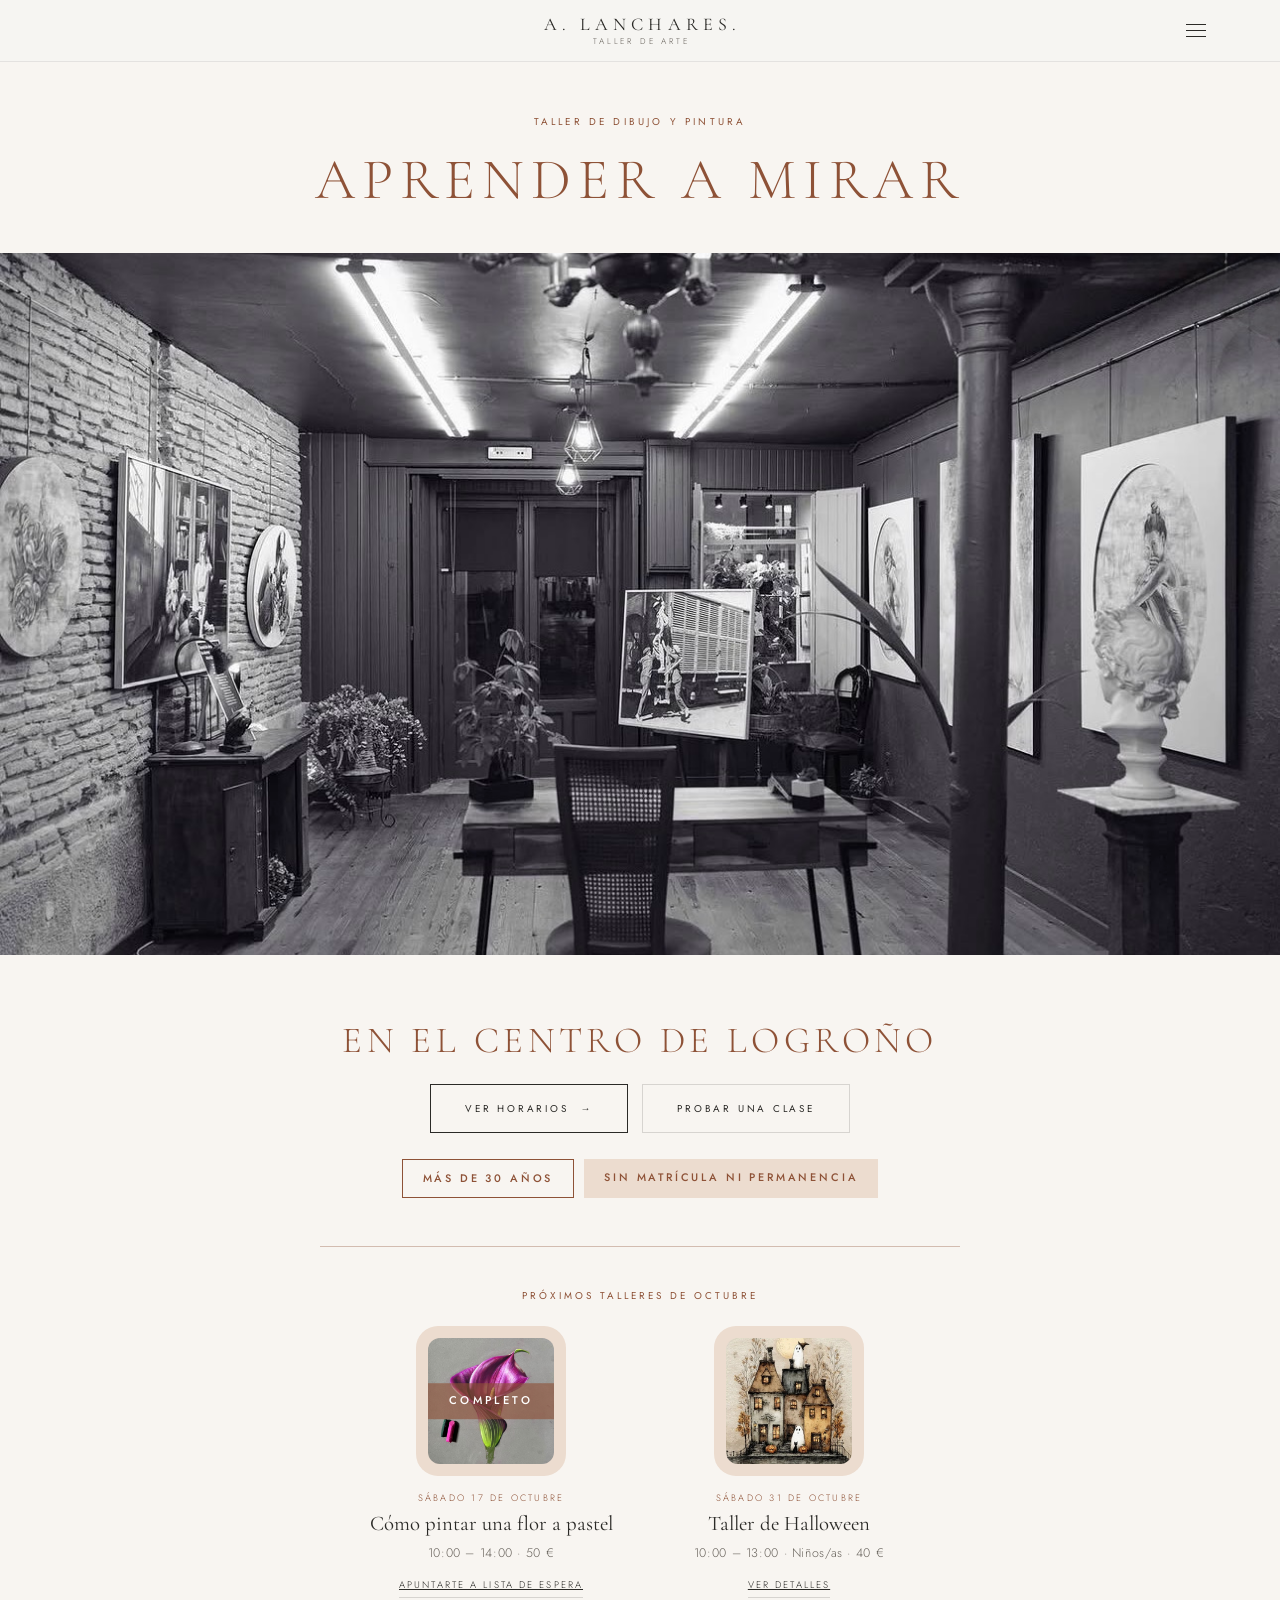
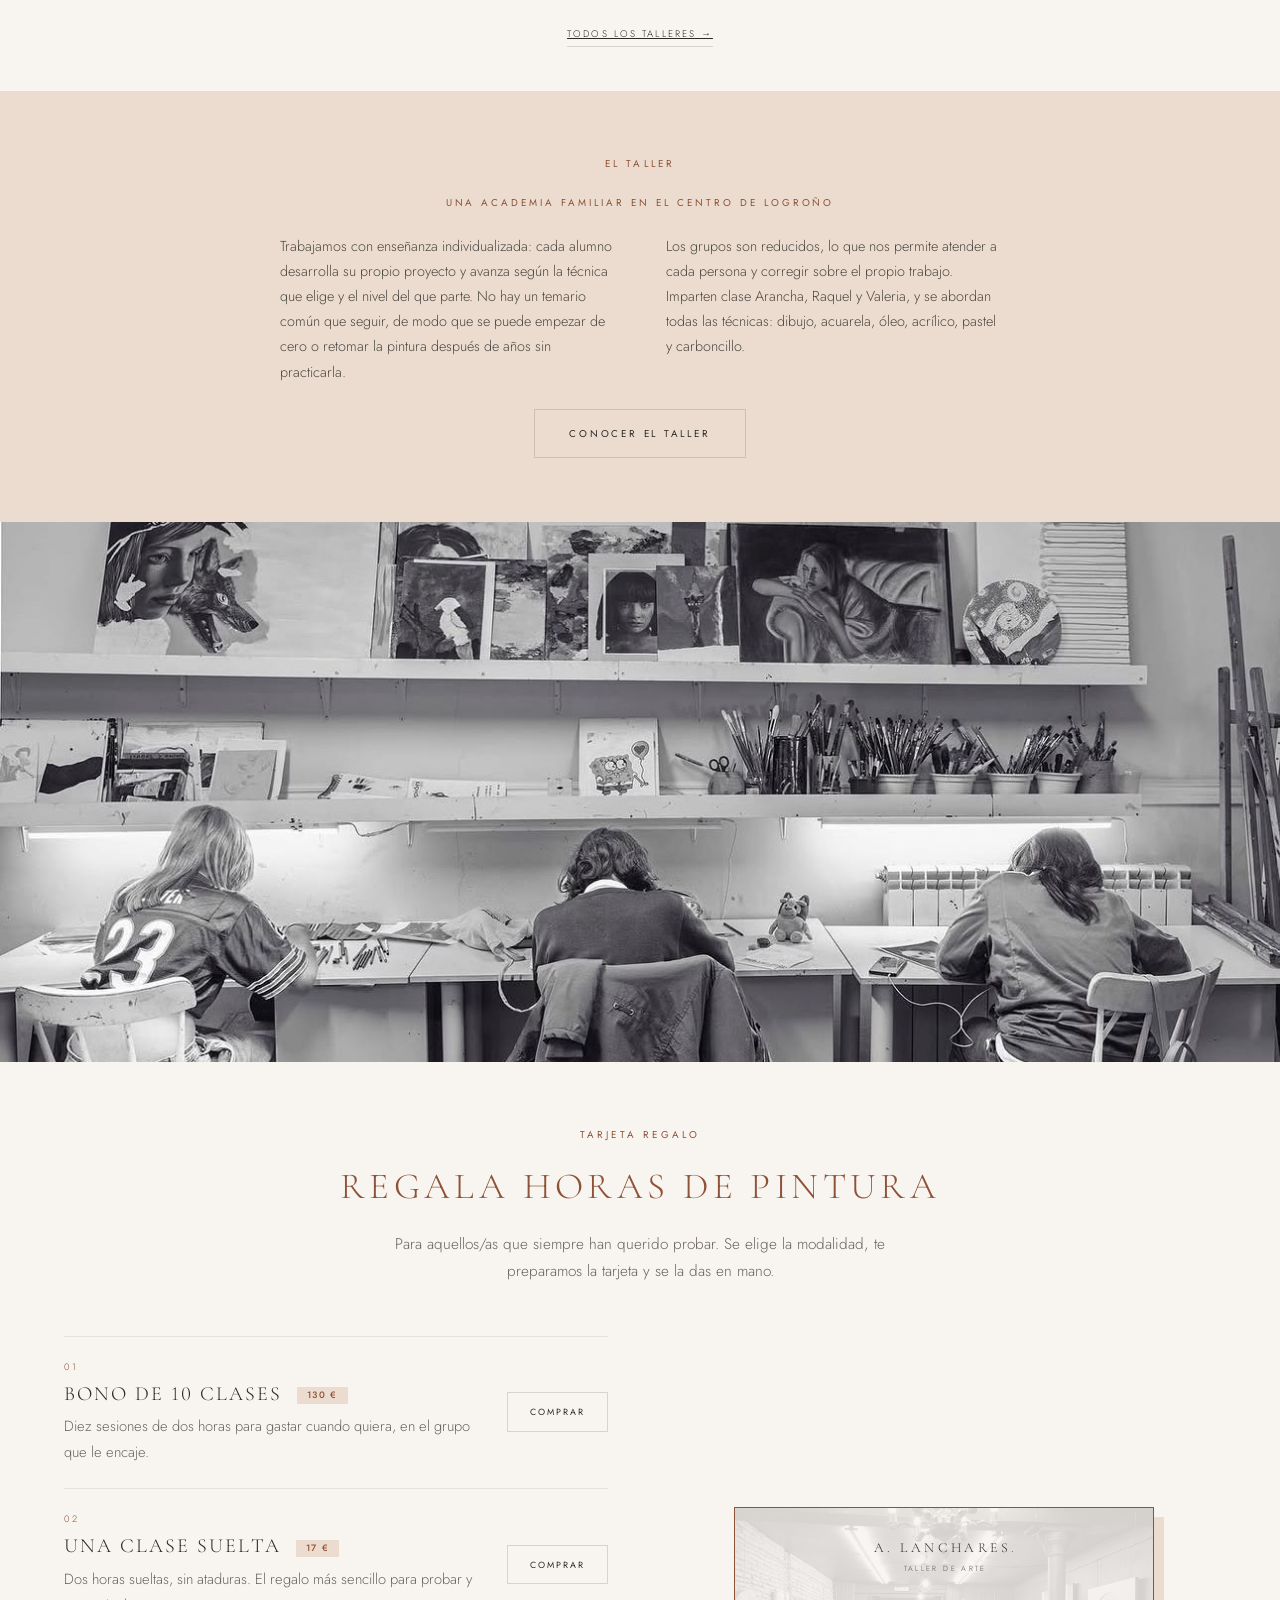
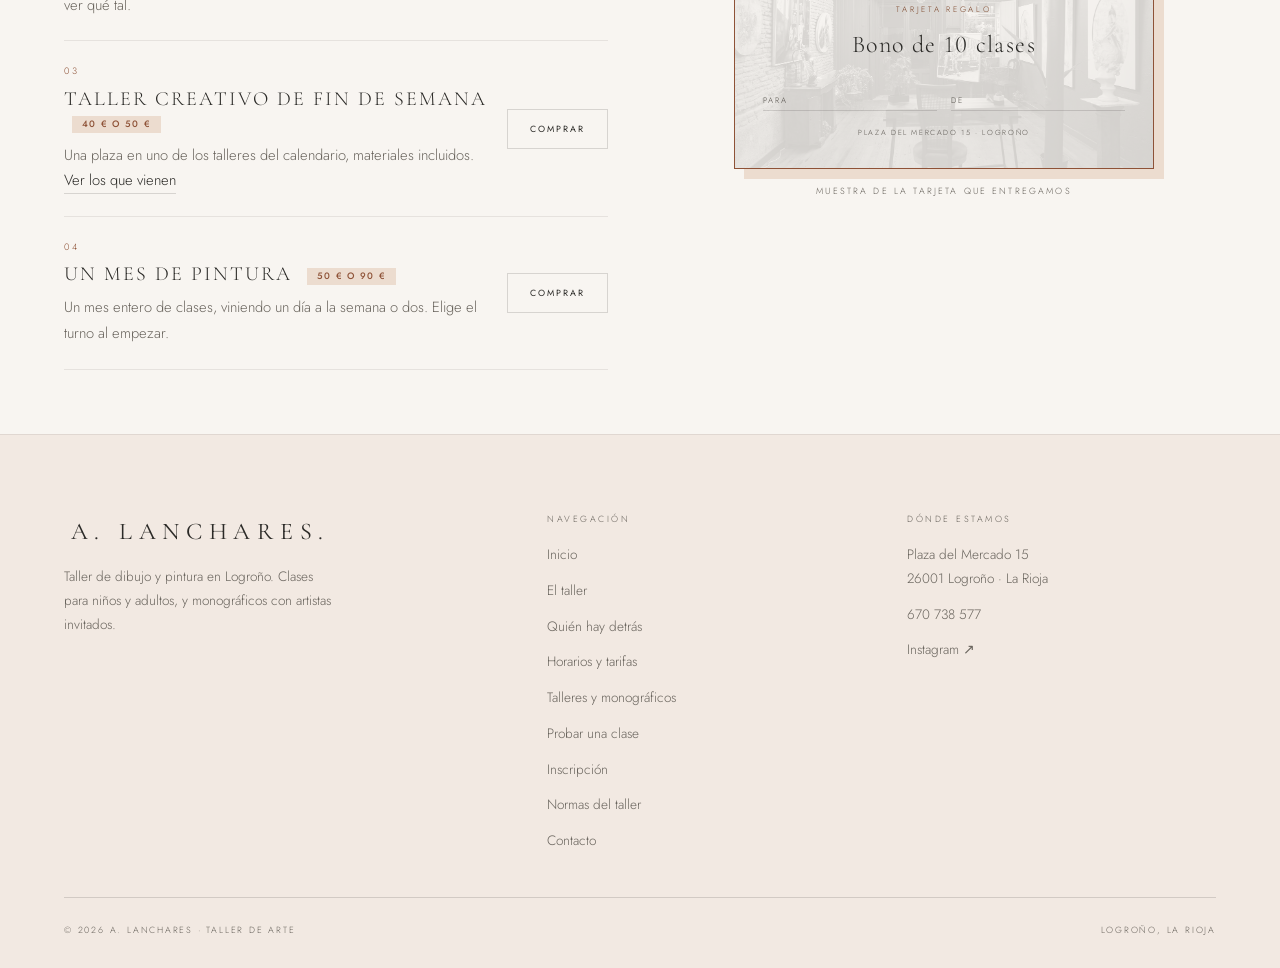
==== commit ce844460: "Portada: añadir Más de 30 años Co-Authored-By: Claude Sonnet 5.5 <noreply@anthropic.com>" ====
--- a/index.html
+++ b/index.html
@@ -23,8 +23,8 @@
 <link rel="preconnect" href="https://fonts.googleapis.com" />
 <link rel="preconnect" href="https://fonts.gstatic.com" crossorigin />
 <link rel="stylesheet" href="https://fonts.googleapis.com/css2?family=Cormorant+Garamond:ital,wght@0,300;0,400;0,500;1,300;1,400&family=Jost:wght@300;400;500&display=swap" />
-<link rel="stylesheet" href="assets/styles.css?v=70" />
-<script src="assets/site.js?v=70" defer></script>
+<link rel="stylesheet" href="assets/styles.css?v=75" />
+<script src="assets/site.js?v=75" defer></script>
 </head>
 <body>
 
@@ -79,7 +79,10 @@
       <a class="btn" href="clases.html">Ver horarios <span class="btn__arrow">&#8594;</span></a>
       <a class="btn btn--ghost" href="probar-clase.html">Probar una clase</a>
     </div>
-    <p class="hero__nota">Sin matr&#237;cula ni permanencia</p>
+    <div class="hero__notas">
+      <p class="hero__nota hero__nota--anos">M&#225;s de 30 a&#241;os</p>
+      <p class="hero__nota">Sin matr&#237;cula ni permanencia</p>
+    </div>
 
     <div class="proximos">
       <p class="eyebrow eyebrow--tight">Pr&#243;ximos talleres de octubre</p>
--- a/assets/styles.css
+++ b/assets/styles.css
@@ -1229,6 +1229,13 @@
 .opcion--texto { align-items: flex-start; font-size: 0.85rem; line-height: 1.55; }
 .opcion--texto input { margin-top: 3px; flex: none; }
 
+[hidden] { display: none !important; }
+.formulario__error a { color: inherit; text-decoration: underline; font-weight: 500; }
+.campo.falta input, .campo.falta textarea, .campo.falta select { border-color: #8a3a24; }
+.campo.falta > label, .campo.falta legend { color: #8a3a24 !important; }
+.bloque.falta .bloque__titulo { color: #8a3a24; }
+.opcion.falta { border-color: #8a3a24; background: rgba(138, 58, 36, 0.07); }
+
 .formulario__ok {
   font-size: 0.85rem;
   color: #3f5a3a;
@@ -1249,6 +1256,10 @@
   letter-spacing: 0.26em;
   text-transform: uppercase;
 }
+
+.hero__notas { display: flex; flex-wrap: wrap; justify-content: center; gap: 10px; margin-top: 4px; }
+.hero__notas .hero__nota { margin-top: 0; }
+.hero__nota--anos { background: transparent; border: 1px solid var(--terracota); }
 
 /* Cada teléfono de contacto lleva su acceso directo a WhatsApp al lado */
 .contact-item dd { display: flex; flex-wrap: wrap; align-items: baseline; gap: 6px 16px; }
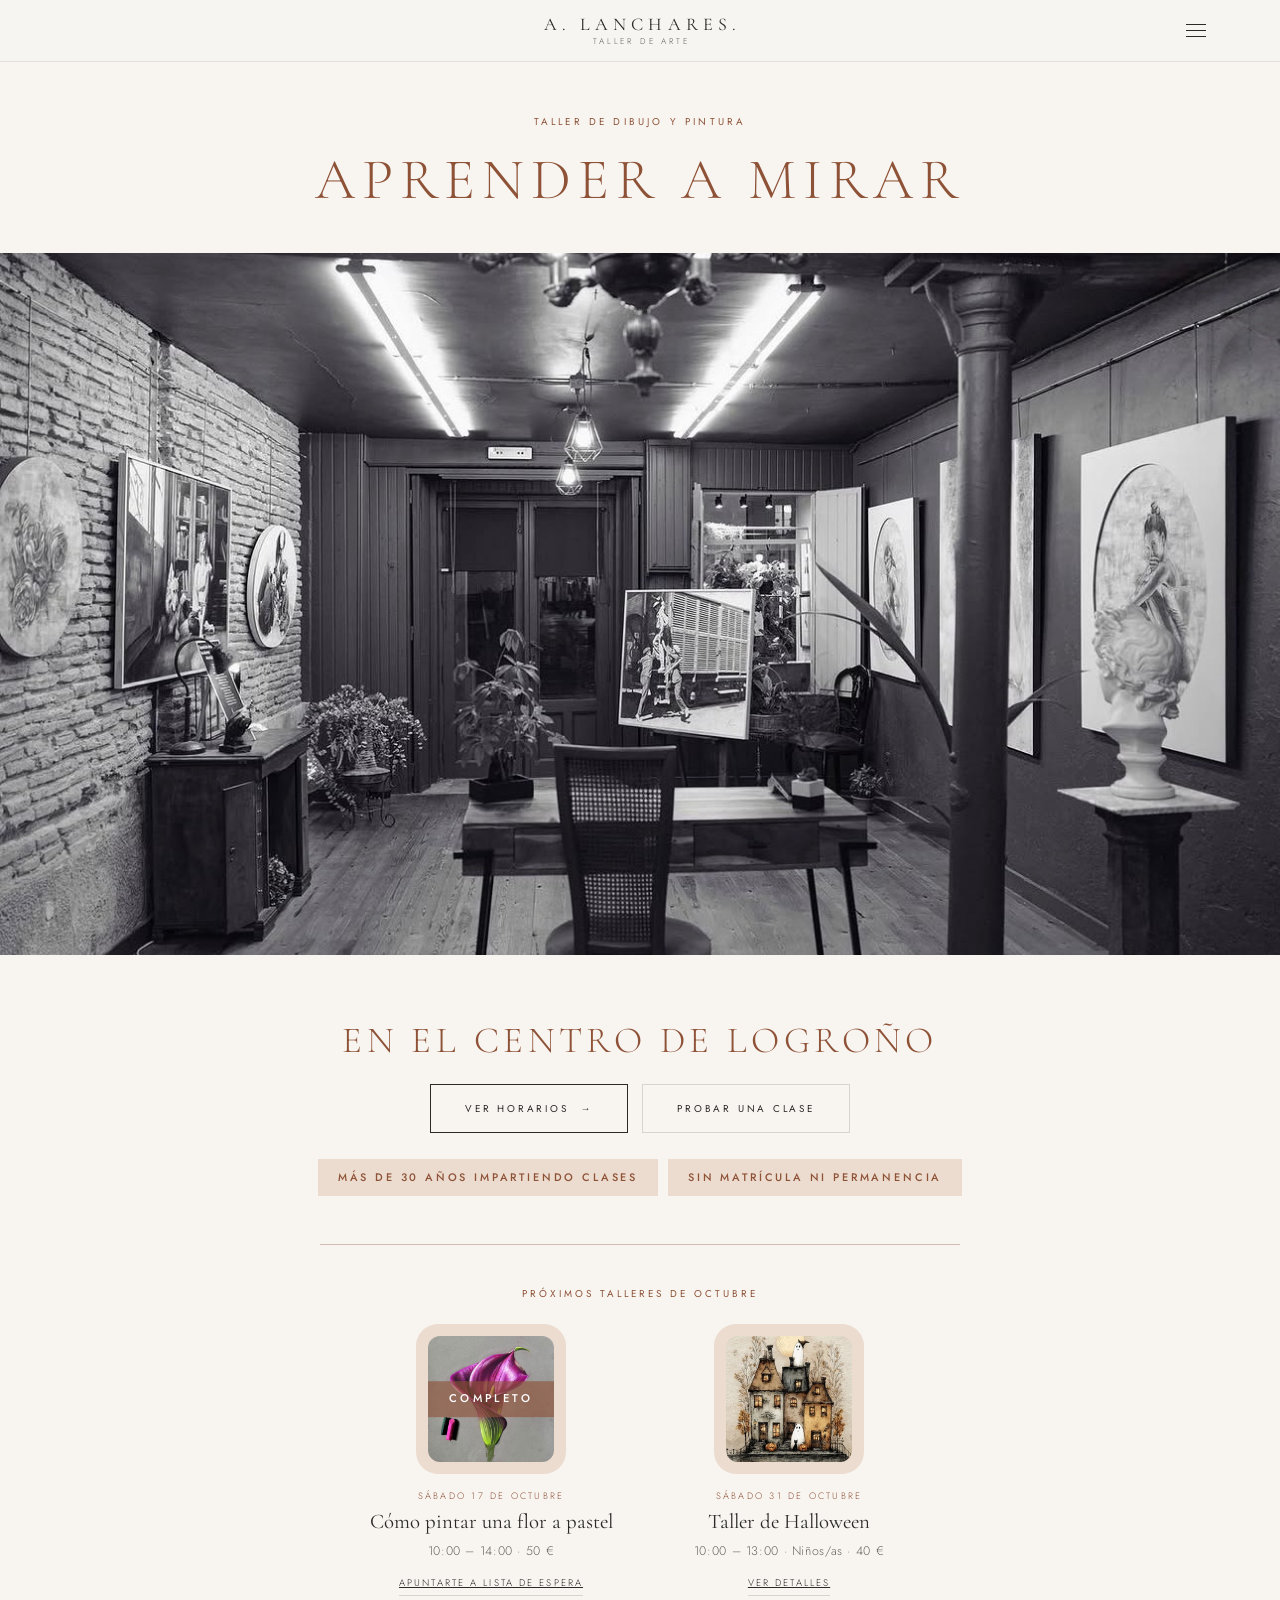
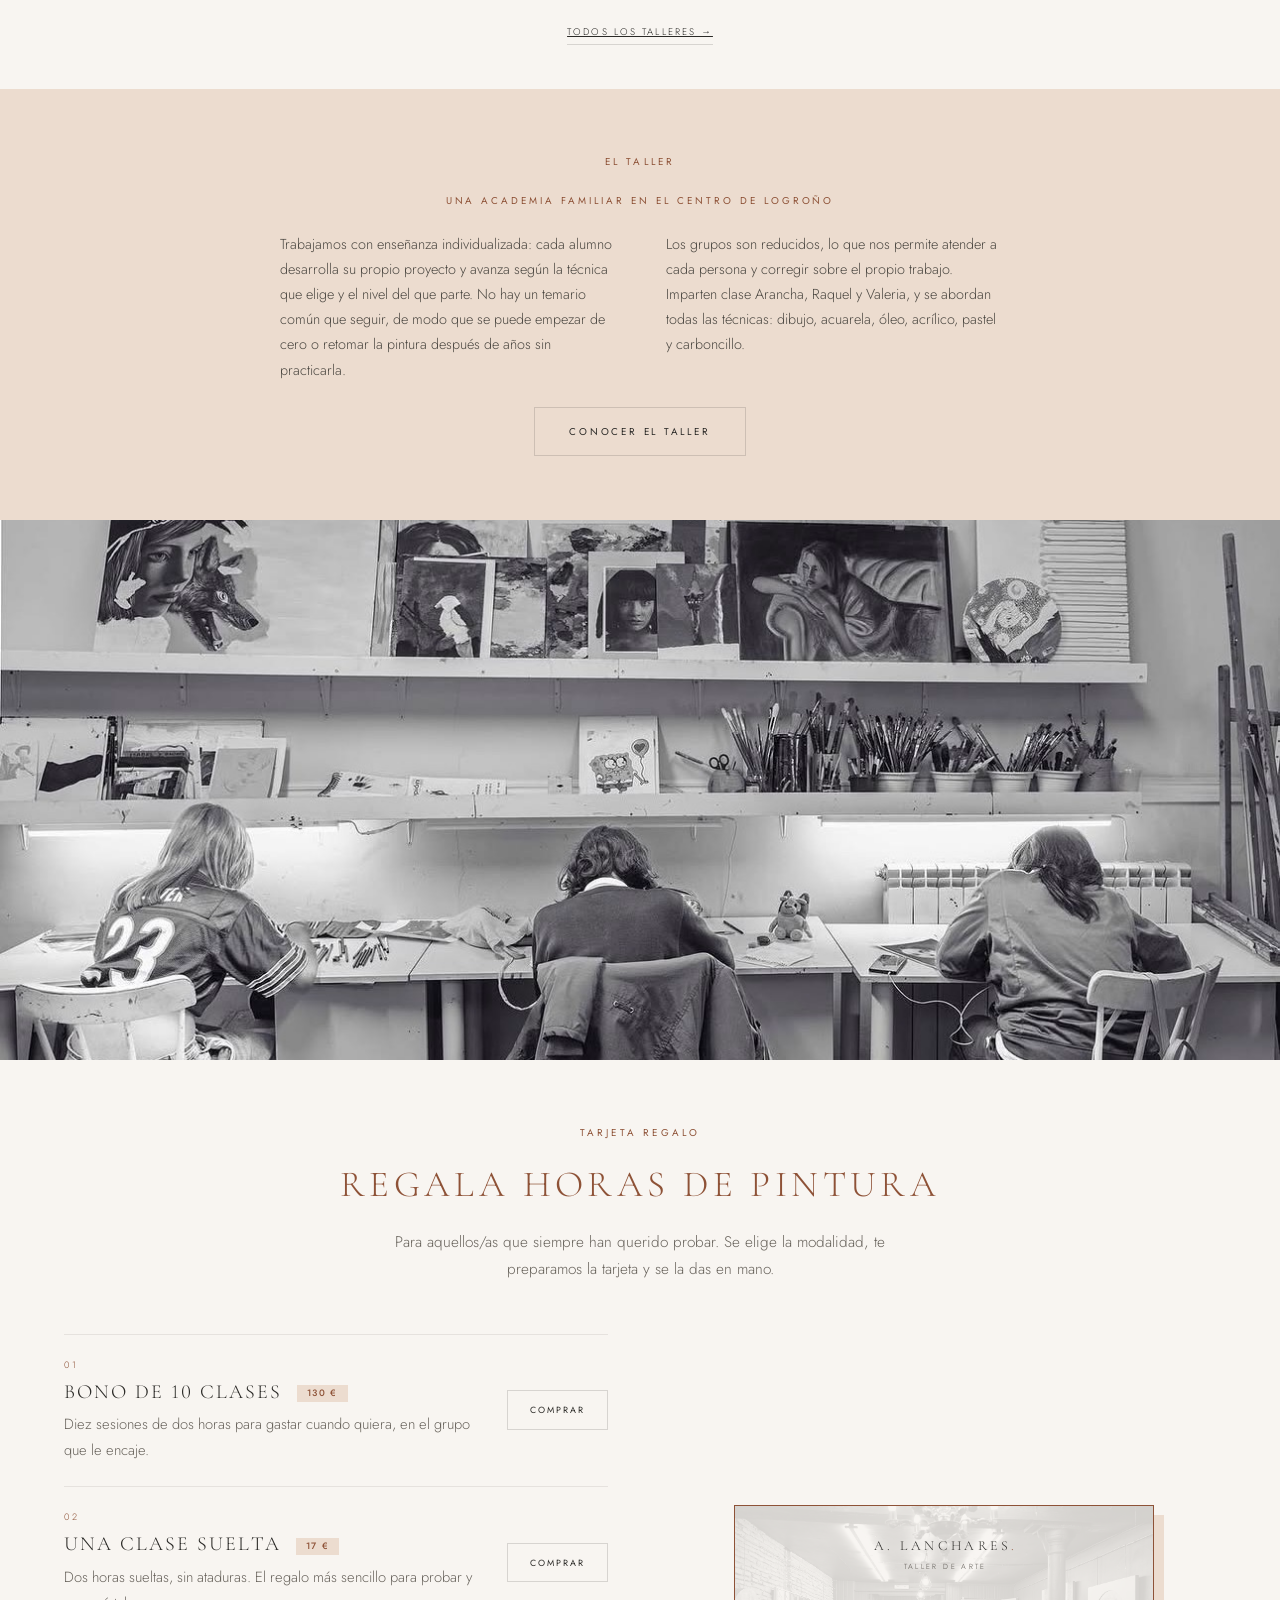
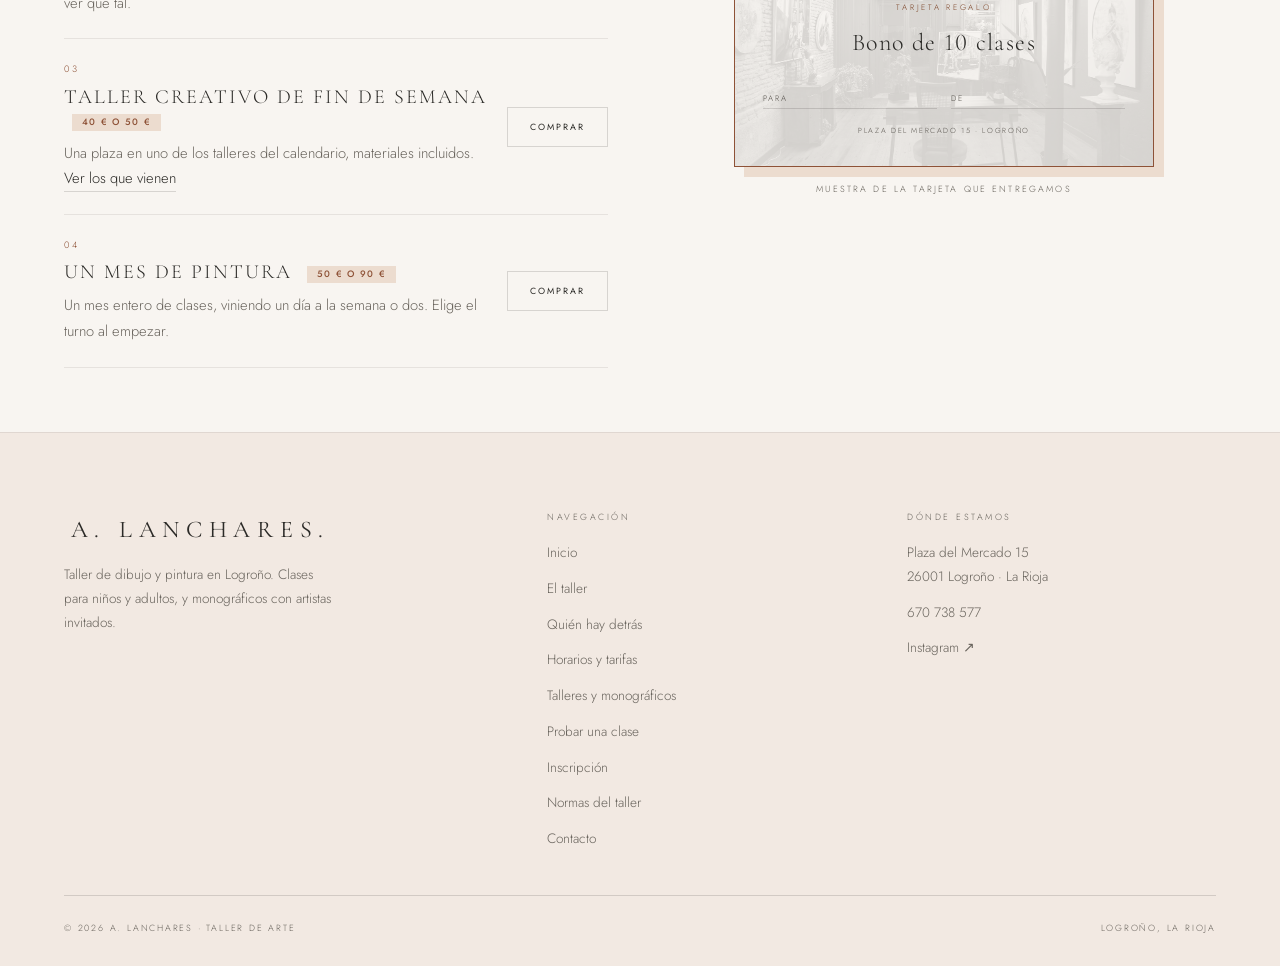
==== commit c447d2ba: "Portada: Más de 30 años impartiendo clases con el mismo estilo que el otro aviso Co-Authored-By: Cla" ====
--- a/index.html
+++ b/index.html
@@ -23,8 +23,8 @@
 <link rel="preconnect" href="https://fonts.googleapis.com" />
 <link rel="preconnect" href="https://fonts.gstatic.com" crossorigin />
 <link rel="stylesheet" href="https://fonts.googleapis.com/css2?family=Cormorant+Garamond:ital,wght@0,300;0,400;0,500;1,300;1,400&family=Jost:wght@300;400;500&display=swap" />
-<link rel="stylesheet" href="assets/styles.css?v=75" />
-<script src="assets/site.js?v=75" defer></script>
+<link rel="stylesheet" href="assets/styles.css?v=76" />
+<script src="assets/site.js?v=76" defer></script>
 </head>
 <body>
 
@@ -80,7 +80,7 @@
       <a class="btn btn--ghost" href="probar-clase.html">Probar una clase</a>
     </div>
     <div class="hero__notas">
-      <p class="hero__nota hero__nota--anos">M&#225;s de 30 a&#241;os</p>
+      <p class="hero__nota">M&#225;s de 30 a&#241;os impartiendo clases</p>
       <p class="hero__nota">Sin matr&#237;cula ni permanencia</p>
     </div>
 
--- a/assets/styles.css
+++ b/assets/styles.css
@@ -1259,7 +1259,6 @@
 
 .hero__notas { display: flex; flex-wrap: wrap; justify-content: center; gap: 10px; margin-top: 4px; }
 .hero__notas .hero__nota { margin-top: 0; }
-.hero__nota--anos { background: transparent; border: 1px solid var(--terracota); }
 
 /* Cada teléfono de contacto lleva su acceso directo a WhatsApp al lado */
 .contact-item dd { display: flex; flex-wrap: wrap; align-items: baseline; gap: 6px 16px; }
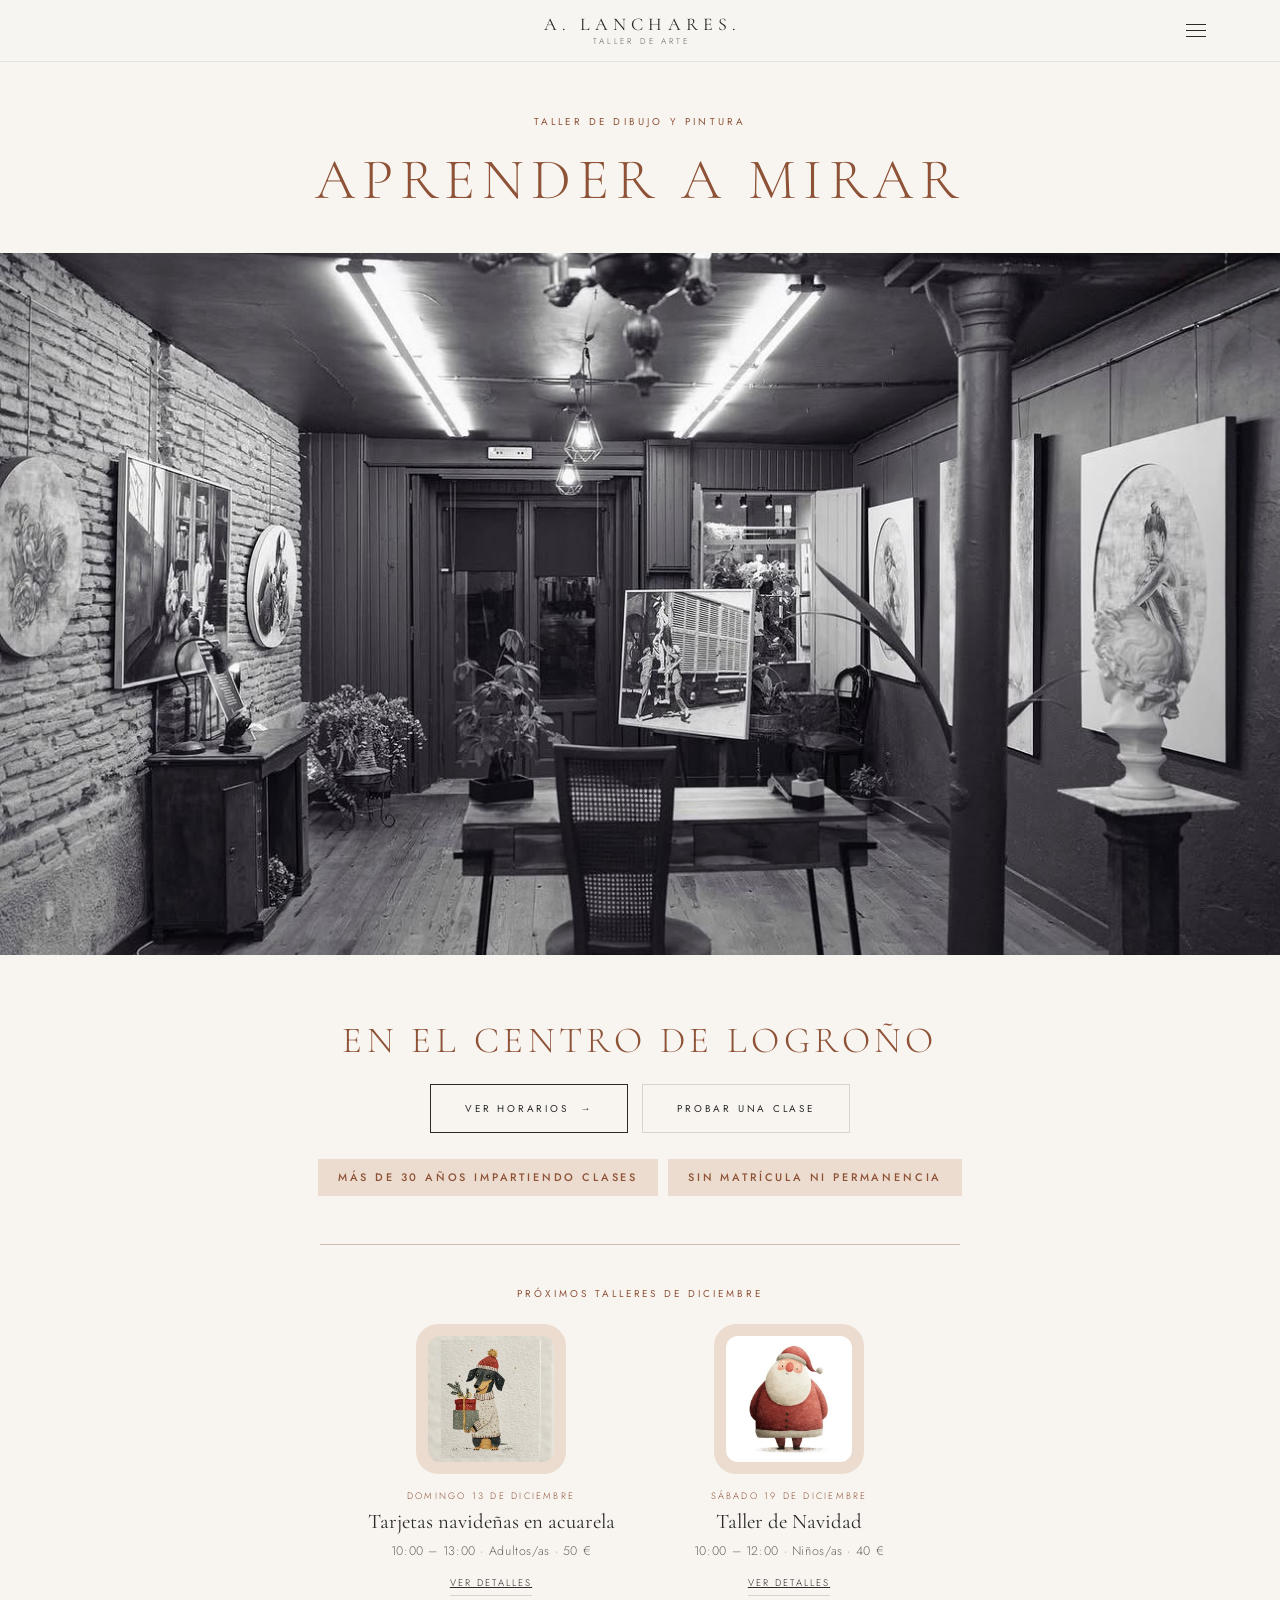
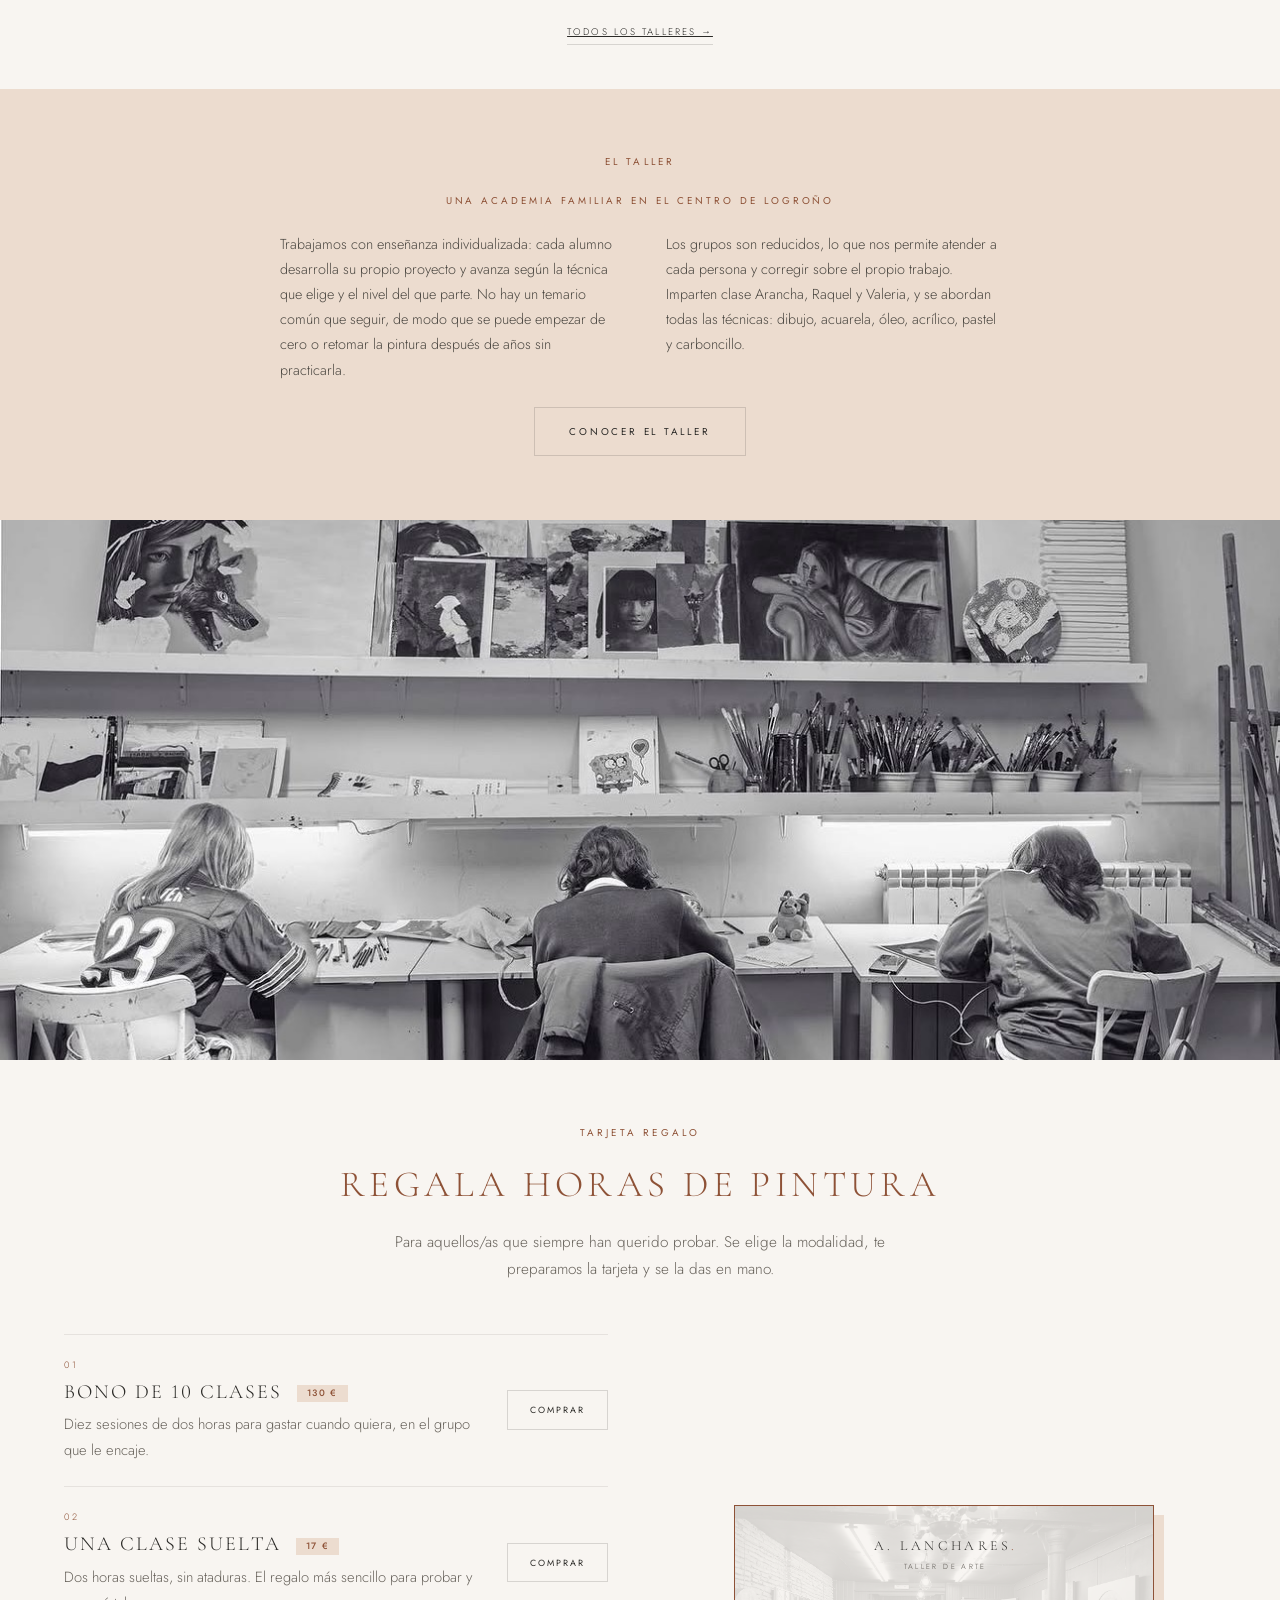
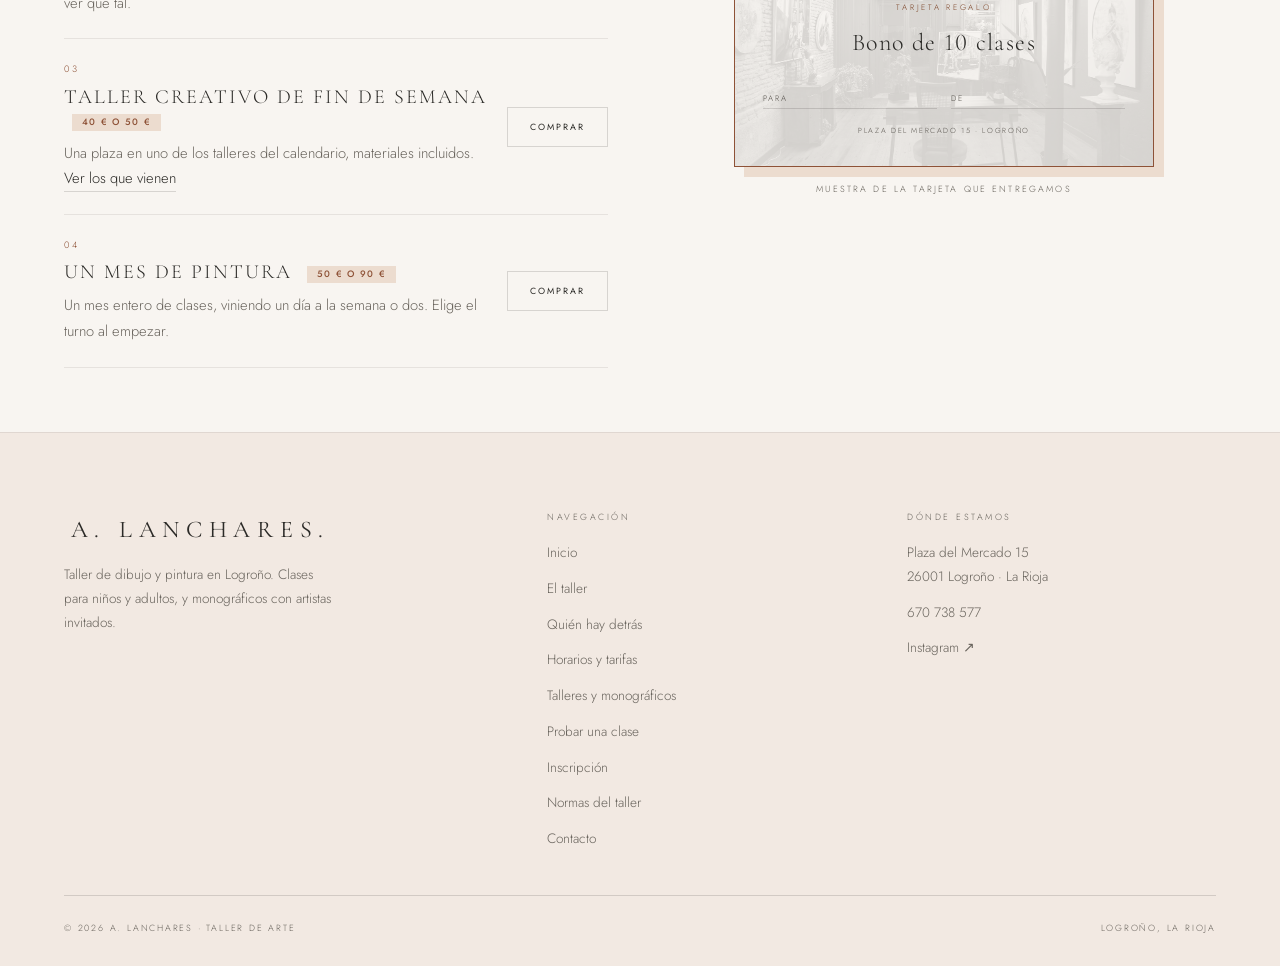
==== commit f4fc846c: "content: portada con los talleres de diciembre; los de octubre pasan a realizados en blanco y negro " ====
--- a/index.html
+++ b/index.html
@@ -85,31 +85,30 @@
     </div>
 
     <div class="proximos">
-      <p class="eyebrow eyebrow--tight">Pr&#243;ximos talleres de octubre</p>
+      <p class="eyebrow eyebrow--tight">Pr&#243;ximos talleres de diciembre</p>
       <div class="proximos__lista">
         <article class="taller">
-          <a class="taller__enlace" href="taller-flor-pastel.html" aria-label="Ver m&#225;s sobre C&#243;mo pintar una flor a pastel">
+          <a class="taller__enlace" href="taller-tarjetas-navidenas.html" aria-label="Ver m&#225;s sobre Tarjetas navide&#241;as en acuarela">
             <span class="taller__marco">
-              <img src="assets/images/taller-flor-pastel.jpg" alt="Dibujo al pastel de una cala morada con dos barras de pastel" width="420" height="420" loading="lazy" />
-              <span class="taller__sello">Completo</span>
+              <img src="assets/images/taller-tarjetas.jpg" alt="Acuarela de un perro salchicha con gorro navide&#241;o llevando un regalo" width="420" height="420" loading="lazy" />
             </span>
           </a>
-          <p class="taller__fecha">S&#225;bado 17 de octubre</p>
-          <h3 class="taller__titulo"><a href="taller-flor-pastel.html">C&#243;mo pintar una flor a pastel</a></h3>
-          <p class="taller__meta">10:00 &#8211; 14:00 &#183; 50&nbsp;&#8364;</p>
-          <a class="taller__mas" href="https://wa.me/34660671394?text=%C2%A1Hola%21%20El%20taller%20de%20c%C3%B3mo%20pintar%20una%20flor%20a%20pastel%20del%20s%C3%A1bado%2017%20de%20octubre%20est%C3%A1%20completo.%20Quiero%20apuntarme%20a%20la%20lista%20de%20espera." target="_blank" rel="noreferrer">Apuntarte a lista de espera</a>
+          <p class="taller__fecha">Domingo 13 de diciembre</p>
+          <h3 class="taller__titulo"><a href="taller-tarjetas-navidenas.html">Tarjetas navide&#241;as en acuarela</a></h3>
+          <p class="taller__meta">10:00 &#8211; 13:00 &#183; Adultos/as &#183; 50&nbsp;&#8364;</p>
+          <a class="taller__mas" href="taller-tarjetas-navidenas.html">Ver detalles</a>
         </article>
 
         <article class="taller">
-          <a class="taller__enlace" href="taller-halloween.html" aria-label="Ver m&#225;s sobre Taller de Halloween">
+          <a class="taller__enlace" href="taller-navidad.html" aria-label="Ver m&#225;s sobre Taller de Navidad">
             <span class="taller__marco">
-              <img src="assets/images/taller-halloween.jpg" alt="Acuarela y tinta de tres casas con fantasmas y calabazas en una noche de Halloween" width="420" height="420" loading="lazy" />
+              <img src="assets/images/taller-navidad.jpg" alt="Ilustraci&#243;n de un Pap&#225; Noel redondo con jersey rojo" width="420" height="420" loading="lazy" />
             </span>
           </a>
-          <p class="taller__fecha">S&#225;bado 31 de octubre</p>
-          <h3 class="taller__titulo"><a href="taller-halloween.html">Taller de Halloween</a></h3>
-          <p class="taller__meta">10:00 &#8211; 13:00 &#183; Ni&#241;os/as &#183; 40&nbsp;&#8364;</p>
-          <a class="taller__mas" href="taller-halloween.html">Ver detalles</a>
+          <p class="taller__fecha">S&#225;bado 19 de diciembre</p>
+          <h3 class="taller__titulo"><a href="taller-navidad.html">Taller de Navidad</a></h3>
+          <p class="taller__meta">10:00 &#8211; 12:00 &#183; Ni&#241;os/as &#183; 40&nbsp;&#8364;</p>
+          <a class="taller__mas" href="taller-navidad.html">Ver detalles</a>
         </article>
       </div>
       <a class="taller__mas" href="talleres.html">Todos los talleres &#8594;</a>
--- a/assets/styles.css
+++ b/assets/styles.css
@@ -1544,3 +1544,8 @@
 
 .tarjeta__marco { position: relative; display: grid; width: 100%; justify-items: center; }
 
+
+/* Talleres ya realizados: en blanco y negro, con su sello */
+.realizados__titulo { margin-top: clamp(56px, 8vw, 88px); margin-bottom: clamp(20px, 3vw, 32px); }
+.taller--realizado { filter: grayscale(1); }
+.taller--realizado .taller__marco img { opacity: 0.85; }
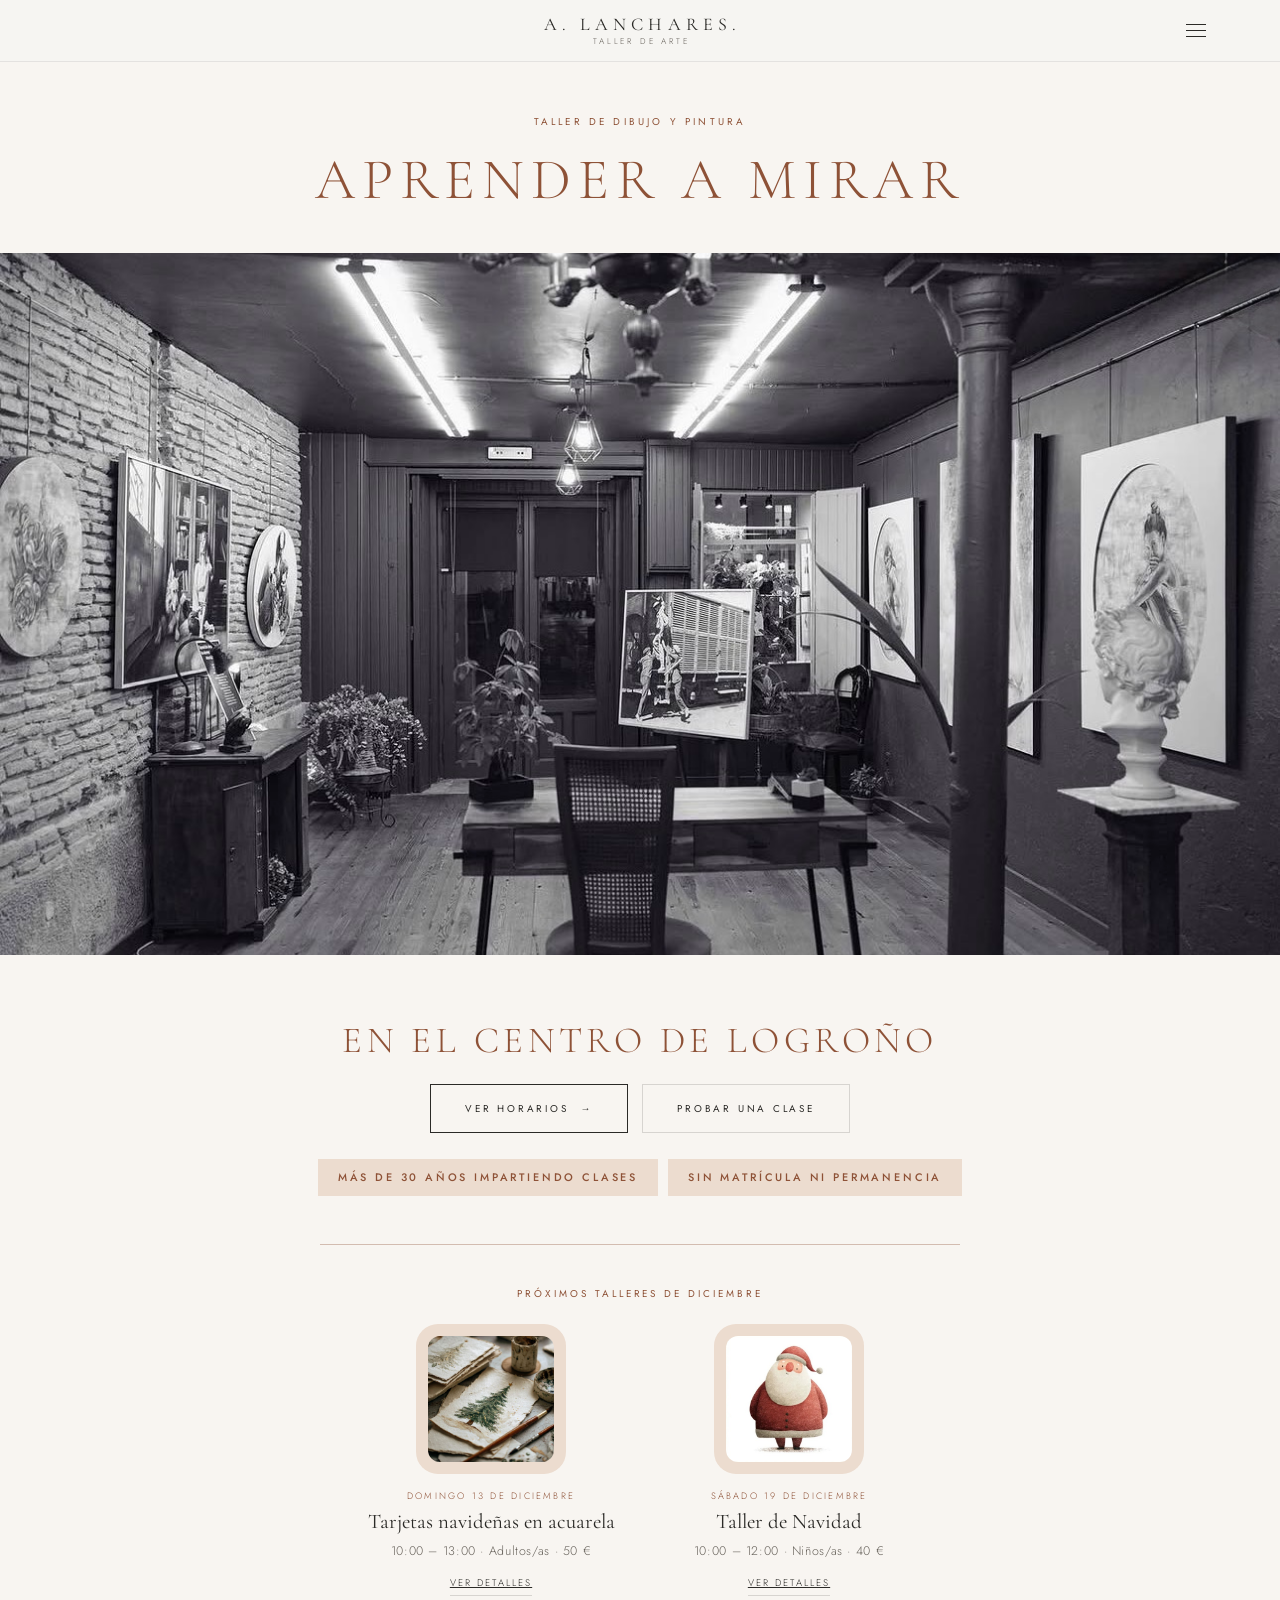
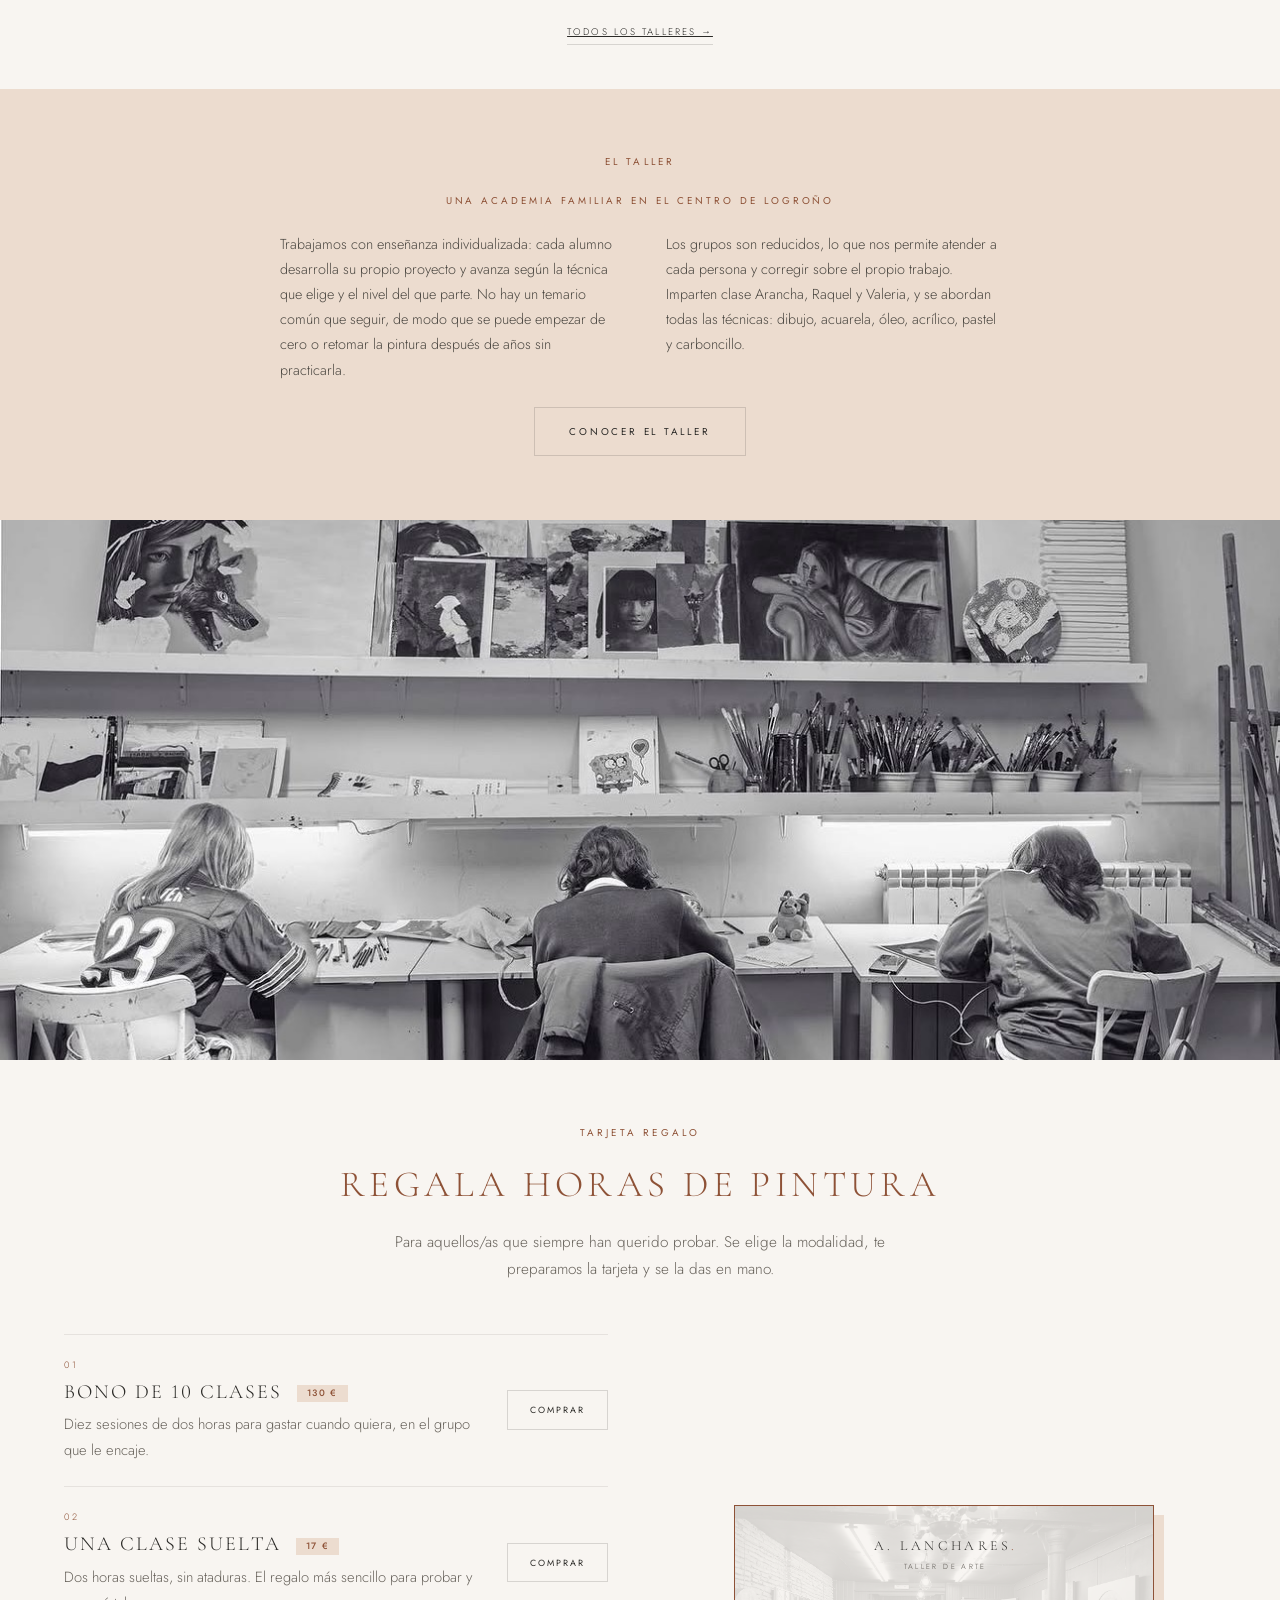
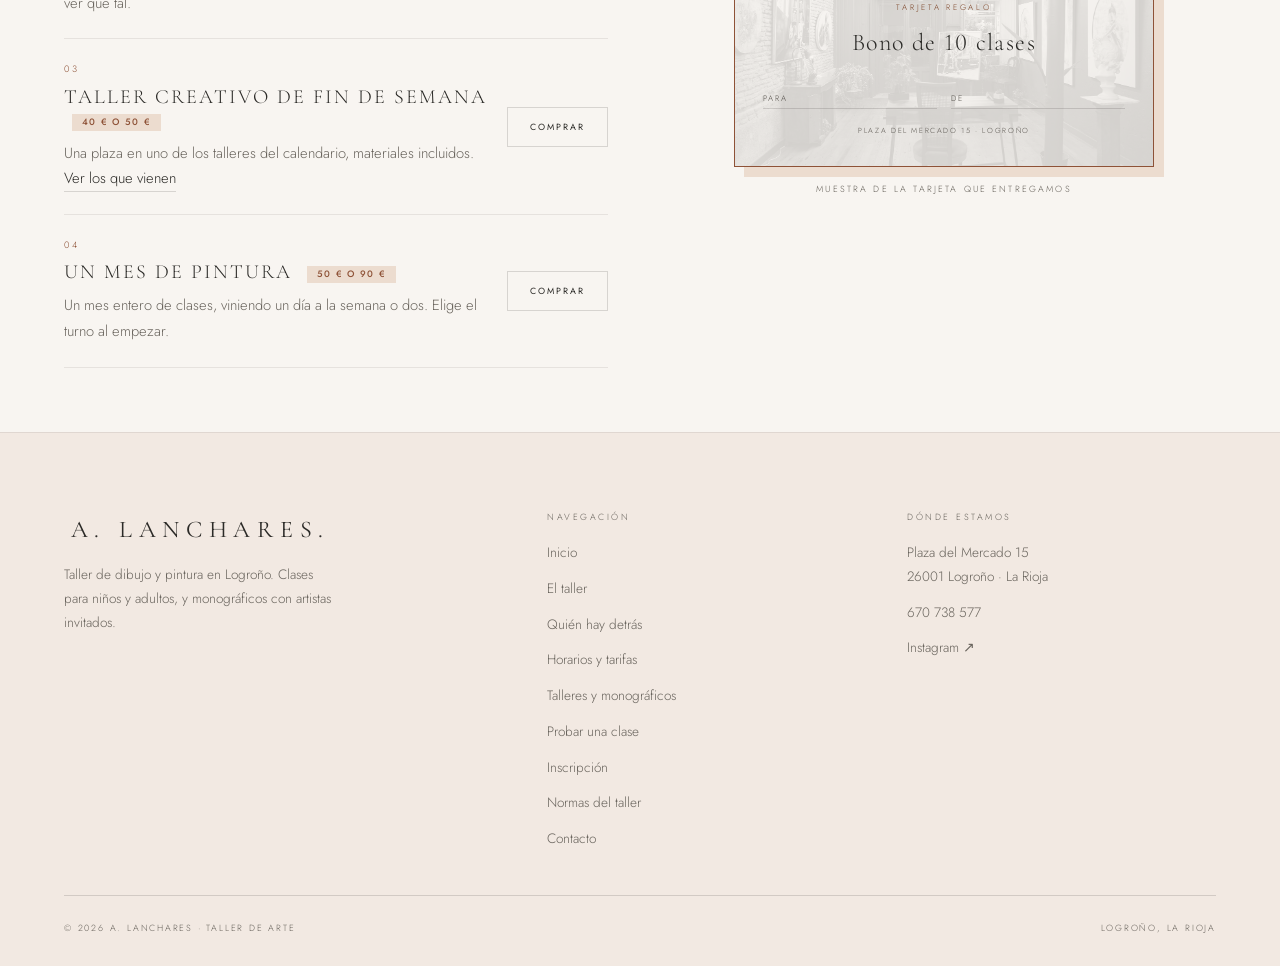
==== commit 99f1d77e: "content: tarjetas navidenas con la misma imagen que en vamalaestudio.es Co-Authored-By: Claude Opus " ====
--- a/index.html
+++ b/index.html
@@ -90,7 +90,7 @@
         <article class="taller">
           <a class="taller__enlace" href="taller-tarjetas-navidenas.html" aria-label="Ver m&#225;s sobre Tarjetas navide&#241;as en acuarela">
             <span class="taller__marco">
-              <img src="assets/images/taller-tarjetas.jpg" alt="Acuarela de un perro salchicha con gorro navide&#241;o llevando un regalo" width="420" height="420" loading="lazy" />
+              <img src="assets/images/taller-tarjetas-navidenas.jpg" alt="Tarjeta navide&#241;a con un abeto pintado en acuarela sobre papel artesanal, junto a pinceles" width="420" height="420" loading="lazy" />
             </span>
           </a>
           <p class="taller__fecha">Domingo 13 de diciembre</p>
